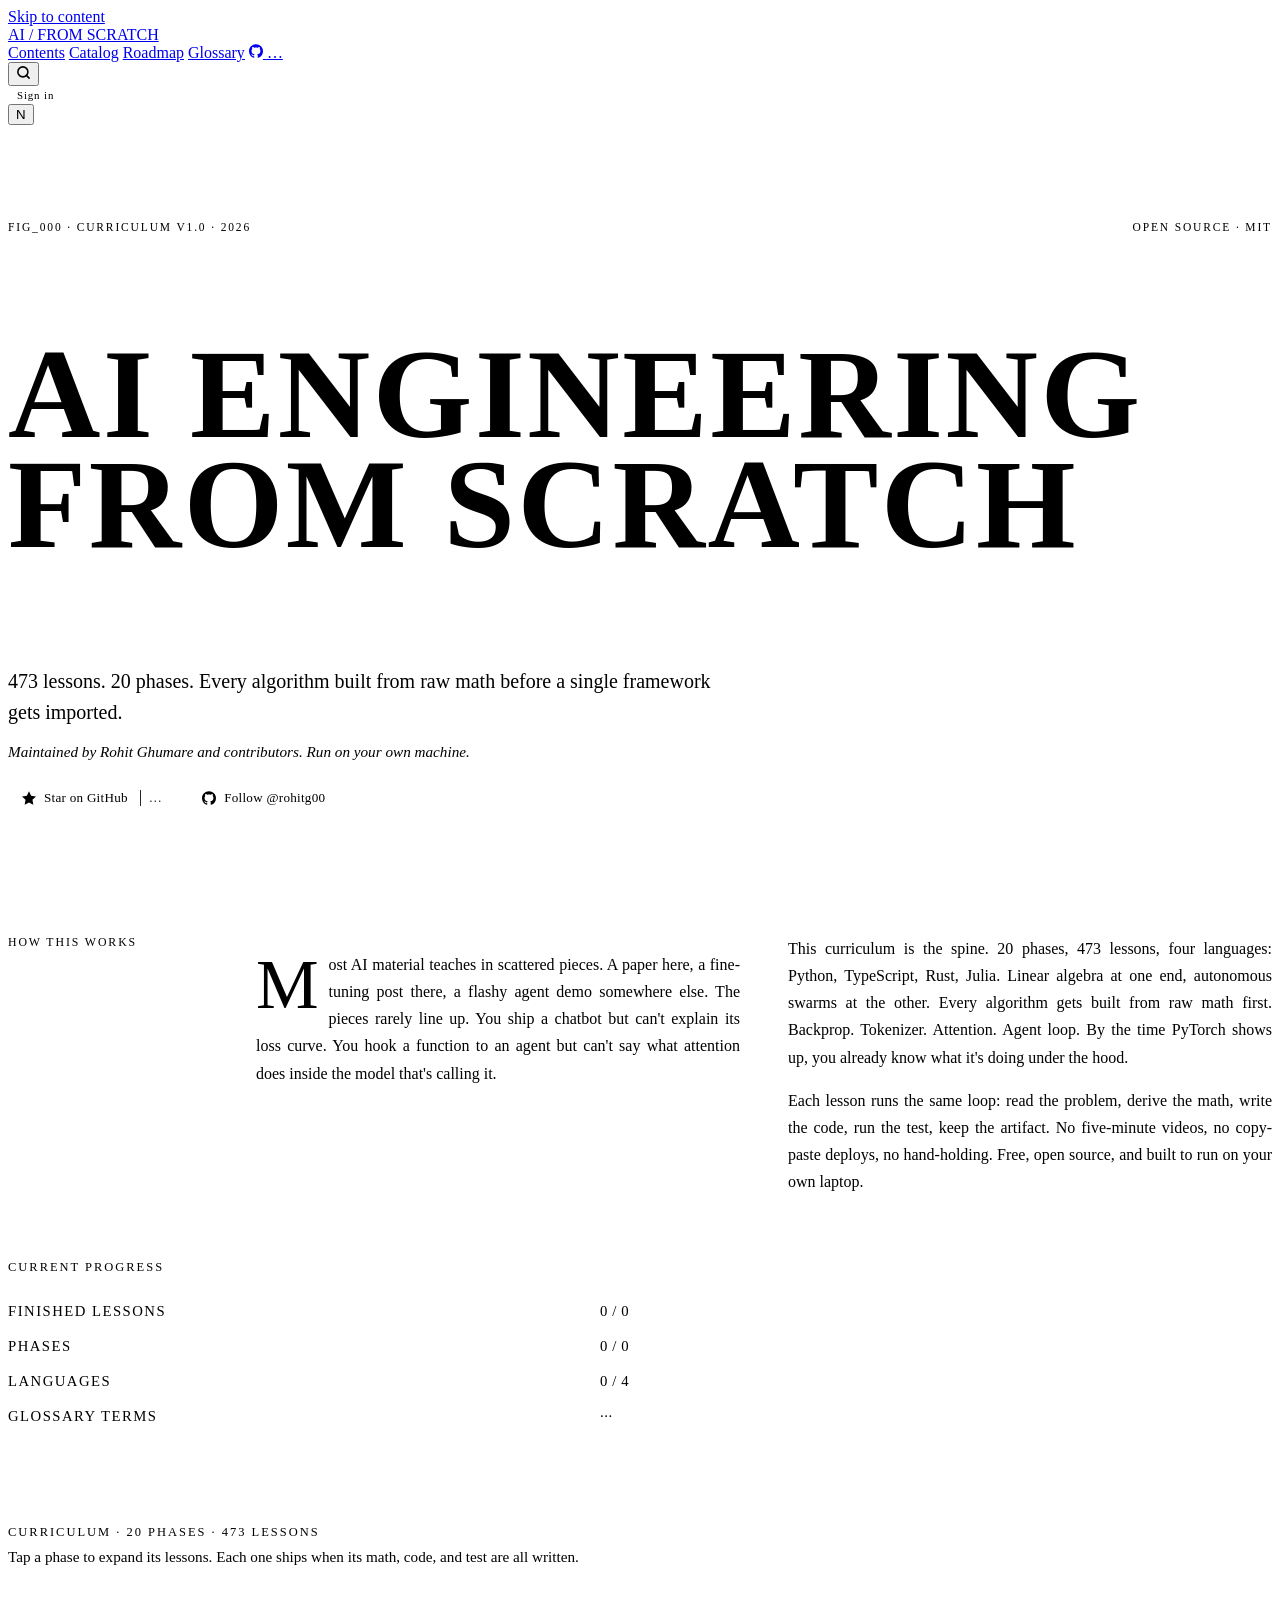
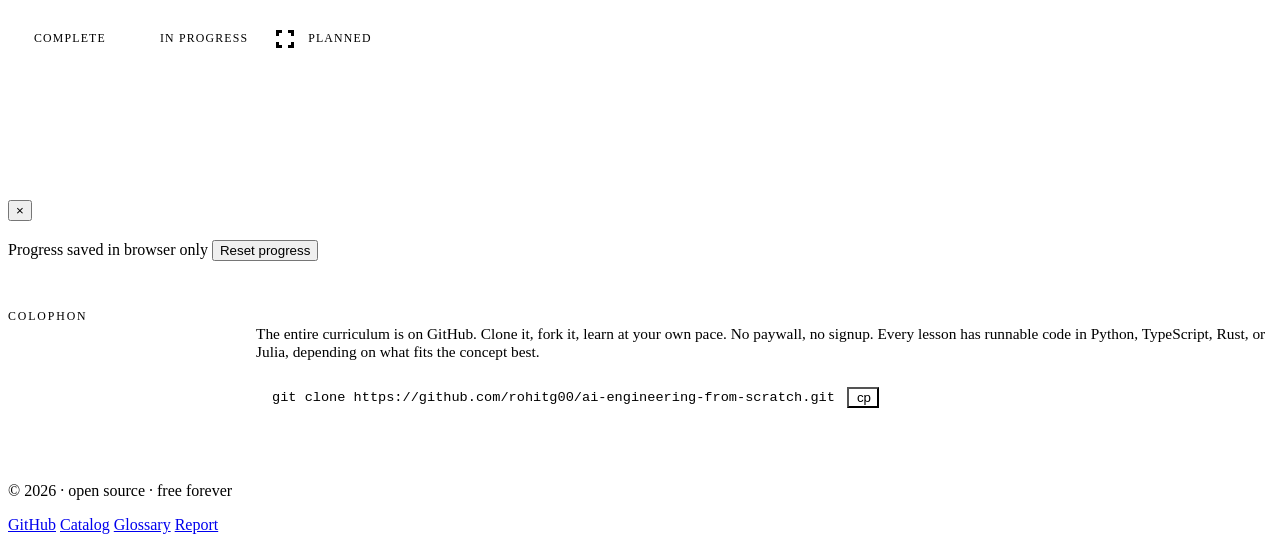
==== site/index.html @ 0ec4eea5 "feat(site): add Supabase auth and cloud progress sync Co-authored-by: Cursor <cursoragent@cursor.com" ====
<!DOCTYPE html>
<html lang="en" data-theme="light">
<head>
  <meta charset="UTF-8">
  <meta name="viewport" content="width=device-width, initial-scale=1.0">
  <title>AI Engineering from Scratch</title>
  <link rel="icon" href="data:image/svg+xml,<svg xmlns='http://www.w3.org/2000/svg' viewBox='0 0 32 32'><rect width='32' height='32' fill='%23fafaf5'/><rect x='2' y='2' width='28' height='28' fill='none' stroke='%233553ff' stroke-width='1.2'/><text x='6' y='22' font-size='14' font-family='monospace' fill='%233553ff'>AI</text></svg>">
  <meta name="description" content="473 lessons. 20 phases. Build the math, the model, the trainer, the tokenizer, and the agent loop. Once, by hand.">
  <meta property="og:title" content="AI Engineering from Scratch">
  <meta property="og:description" content="473 lessons. 20 phases. Write the backprop, the tokenizer, the attention mechanism, and the agent loop by hand before any framework gets imported. Python, TypeScript, Rust, Julia.">
  <meta property="og:image" content="https://aiengineeringfromscratch.com/og-image.png?v=3">
  <meta property="og:url" content="https://aiengineeringfromscratch.com">
  <meta property="og:type" content="website">
  <meta name="twitter:card" content="summary_large_image">
  <meta name="twitter:title" content="AI Engineering from Scratch">
  <meta name="twitter:description" content="473 lessons. 20 phases. Write the backprop, the tokenizer, the attention mechanism, and the agent loop by hand.">
  <meta name="twitter:image" content="https://aiengineeringfromscratch.com/og-image.png?v=3">
  <link rel="preconnect" href="https://fonts.googleapis.com">
  <link rel="preconnect" href="https://fonts.gstatic.com" crossorigin>
  <link href="https://fonts.googleapis.com/css2?family=VT323&family=Source+Serif+4:ital,opsz,wght@0,8..60,400..700;1,8..60,400..700&family=JetBrains+Mono:wght@400;500;700&display=swap" rel="stylesheet">
  <link rel="stylesheet" href="style.css?v=20260525a">
  <style>
    .auth-toggle {
      display: flex;
      align-items: center;
      gap: 5px;
      background: none;
      border: 1px solid var(--rule-soft);
      border-radius: 4px;
      padding: 3px 9px;
      font-family: var(--font-mono);
      font-size: 0.68rem;
      letter-spacing: 0.08em;
      cursor: pointer;
      color: var(--ink-mute);
      white-space: nowrap;
      transition: color 0.15s, border-color 0.15s;
    }
    .auth-toggle:hover {
      color: var(--ink);
      border-color: var(--ink-mute);
    }
    .auth-toggle[data-signed-in] {
      border-color: var(--blueprint);
      color: var(--blueprint);
    }

    .manual-masthead {
      padding: 96px 0 24px;
      border-bottom: 1px solid var(--rule-soft);
    }

    .manual-meta-row {
      display: flex;
      justify-content: space-between;
      align-items: baseline;
      gap: 16px;
      flex-wrap: wrap;
      margin-bottom: 32px;
      font-family: var(--font-mono);
      font-size: 0.72rem;
      letter-spacing: 0.16em;
      text-transform: uppercase;
      color: var(--ink-mute);
    }

    .manual-meta-row .right {
      color: var(--blueprint);
    }

    .manual-title {
      display: block;
      font-family: var(--font-display);
      font-size: clamp(3.2rem, 11vw, 8rem);
      line-height: 0.86;
      letter-spacing: 0.02em;
      text-transform: uppercase;
      color: var(--blueprint);
    }

    .manual-tagline {
      max-width: 720px;
      margin: 28px 0 8px;
      font-family: var(--font-body);
      font-size: clamp(1.05rem, 1.7vw, 1.25rem);
      line-height: 1.55;
      color: var(--ink);
    }

    .manual-attribution {
      font-family: var(--font-body);
      font-size: 0.95rem;
      color: var(--ink-soft);
      font-style: italic;
    }

    .masthead-cta {
      display: flex;
      gap: 12px;
      flex-wrap: wrap;
      margin-top: 20px;
    }

    .masthead-btn {
      display: inline-flex;
      align-items: center;
      gap: 8px;
      padding: 9px 14px;
      border: 1px solid var(--ink);
      background: var(--bg);
      color: var(--ink);
      text-decoration: none;
      font-family: var(--font-mono);
      font-size: 0.82rem;
      letter-spacing: 0.02em;
      transition: background 0.15s, color 0.15s, border-color 0.15s;
    }

    .masthead-btn:hover,
    .masthead-btn:focus-visible {
      background: var(--ink);
      color: var(--bg);
    }

    .masthead-btn--primary {
      border-color: var(--blueprint);
      color: var(--blueprint);
    }

    .masthead-btn--primary:hover,
    .masthead-btn--primary:focus-visible {
      background: var(--blueprint);
      color: var(--bg);
    }

    .masthead-btn-count {
      padding-left: 8px;
      margin-left: 4px;
      border-left: 1px solid currentColor;
      opacity: 0.85;
      font-variant-numeric: tabular-nums;
    }

    @media (max-width: 480px) {
      .masthead-btn { font-size: 0.78rem; padding: 8px 12px; }
    }


    .preface {
      padding: 48px 0 32px;
      border-bottom: 1px solid var(--rule-soft);
    }

    .preface-grid {
      display: grid;
      grid-template-columns: 200px 1fr;
      gap: 48px;
    }

    .preface-eyebrow {
      font-family: var(--font-mono);
      font-size: 0.74rem;
      letter-spacing: 0.16em;
      text-transform: uppercase;
      color: var(--blueprint);
    }

    .preface-body {
      column-count: 2;
      column-gap: 48px;
      column-rule: 1px solid var(--rule-soft);
      font-family: var(--font-body);
      font-size: 1rem;
      line-height: 1.7;
      text-align: justify;
      hyphens: auto;
    }

    .preface-body p {
      margin-bottom: 1em;
      break-inside: avoid-column;
    }

    .preface-body p:first-of-type::first-letter {
      font-family: var(--font-display);
      float: left;
      font-size: 4.4rem;
      line-height: 0.85;
      padding: 0.06em 0.14em 0 0;
      color: var(--blueprint);
    }

    .figure-demo {
      padding: 24px 0 0;
      border-bottom: 1px solid var(--rule-soft);
    }

    .figure-demo-eyebrow {
      font-family: var(--font-mono);
      font-size: 0.74rem;
      letter-spacing: 0.16em;
      text-transform: uppercase;
      color: var(--blueprint);
      margin-bottom: 6px;
    }

    .figure-demo-caption {
      max-width: 640px;
      font-family: var(--font-body);
      font-size: 0.96rem;
      line-height: 1.5;
      color: var(--ink-soft);
      margin-bottom: 0;
    }

    .figure-demo-svg {
      width: 100%;
      max-width: 760px;
      margin: 0 auto;
    }

    .figure-demo-svg svg {
      width: 100%;
      height: auto;
      display: block;
    }

    @media (max-width: 768px) {
      .figure-demo { padding: 16px 0 0; }
    }

    .stat-block {
      padding: 32px 0 40px;
      border-bottom: 1px solid var(--rule-soft);
    }

    .stat-block-title {
      font-family: var(--font-mono);
      font-size: 0.78rem;
      letter-spacing: 0.16em;
      text-transform: uppercase;
      color: var(--blueprint);
      margin-bottom: 24px;
    }

    .stat-rows {
      display: grid;
      grid-template-columns: 1fr;
      gap: 10px;
      max-width: 760px;
      font-family: var(--font-mono);
      font-size: 0.92rem;
    }

    .stat-row {
      display: grid;
      grid-template-columns: 200px minmax(0, 360px) 110px;
      align-items: center;
      gap: 16px;
      padding: 4px 0;
    }

    .stat-row-label {
      letter-spacing: 0.1em;
      text-transform: uppercase;
      color: var(--ink-soft);
    }

    .stat-row-bar {
      position: relative;
      height: 14px;
      background: var(--rule-soft);
      overflow: hidden;
      font-size: 0;
      line-height: 0;
      text-indent: -9999px;
    }

    .stat-row-bar::before {
      content: "";
      position: absolute;
      inset: 0;
      width: var(--bar-pct, 0%);
      background: var(--blueprint);
      transition: width 0.6s ease;
    }

    .stat-row-value {
      text-align: left;
      font-variant-numeric: tabular-nums;
      color: var(--ink);
      letter-spacing: 0.04em;
      white-space: nowrap;
    }

    .toc {
      padding: 56px 0 80px;
      border-bottom: 1px solid var(--rule-soft);
    }

    .toc-title {
      font-family: var(--font-mono);
      font-size: 0.78rem;
      letter-spacing: 0.16em;
      text-transform: uppercase;
      color: var(--blueprint);
      margin-bottom: 8px;
    }

    .toc-subtitle {
      font-family: var(--font-body);
      font-size: 0.95rem;
      color: var(--ink-soft);
      margin-bottom: 32px;
    }

    .toc-list {
      display: flex;
      flex-direction: column;
      gap: 0;
      border-top: 1px solid var(--rule-soft);
    }

    .toc-row {
      display: grid;
      grid-template-columns: 56px 1fr auto auto;
      align-items: baseline;
      padding: 14px 0;
      gap: 16px;
      border-bottom: 1px solid var(--rule-soft);
      cursor: pointer;
      transition: background 0.15s;
    }

    .toc-row:hover {
      background: var(--blueprint-tint);
    }

    .toc-num {
      font-family: var(--font-mono);
      font-size: 0.78rem;
      letter-spacing: 0.1em;
      color: var(--blueprint);
    }

    .toc-name {
      font-family: var(--font-display);
      font-size: 1.4rem;
      text-transform: uppercase;
      letter-spacing: 0.02em;
      color: var(--ink);
      line-height: 1.05;
    }

    .toc-leader {
      flex: 1;
      border-bottom: 1px dotted var(--rule-soft);
      margin: 0 12px;
      transform: translateY(-4px);
    }

    .toc-meta {
      font-family: var(--font-mono);
      font-size: 0.74rem;
      letter-spacing: 0.08em;
      color: var(--ink-mute);
      font-variant-numeric: tabular-nums;
      min-width: 80px;
      text-align: right;
    }

    .toc-status {
      width: 12px;
      height: 12px;
      border: 1px solid var(--ink);
      flex-shrink: 0;
      margin-right: 6px;
      display: inline-block;
      vertical-align: middle;
    }

    .toc-status.complete {
      background: var(--blueprint);
      border-color: var(--blueprint);
    }

    .toc-status.in-progress {
      background: linear-gradient(135deg, var(--blueprint) 0%, var(--blueprint) 50%, transparent 50%, transparent 100%);
      border-color: var(--blueprint);
    }

    .toc-status.planned {
      background: transparent;
      border-style: dashed;
      border-color: var(--ink-mute);
    }

    .legend {
      padding: 32px 0 72px;
      display: flex;
      gap: 28px;
      flex-wrap: wrap;
      align-items: center;
      font-family: var(--font-mono);
      font-size: 0.74rem;
      letter-spacing: 0.1em;
      text-transform: uppercase;
      color: var(--ink-soft);
    }

    .legend-item {
      display: flex;
      align-items: center;
      gap: 8px;
    }

    .colophon {
      padding: 48px 0;
      border-top: 1px solid var(--rule-soft);
    }

    .colophon-grid {
      display: grid;
      grid-template-columns: 200px minmax(0, 1fr);
      gap: 48px;
      font-family: var(--font-body);
      font-size: 0.96rem;
      color: var(--ink-soft);
    }

    .colophon-grid > div {
      min-width: 0;
    }

    .colophon-eyebrow {
      font-family: var(--font-mono);
      font-size: 0.74rem;
      letter-spacing: 0.16em;
      text-transform: uppercase;
      color: var(--blueprint);
    }

    .colophon-cmd {
      display: flex;
      align-items: center;
      gap: 12px;
      margin-top: 16px;
      padding: 10px 16px;
      background: var(--code-bg);
      border: 1px solid var(--rule-soft);
      font-family: var(--font-mono);
      font-size: 0.85rem;
      color: var(--blueprint);
      max-width: 100%;
      overflow-x: auto;
      -webkit-overflow-scrolling: touch;
    }

    .colophon-cmd code {
      white-space: nowrap;
    }

    .colophon-cmd .copy-btn {
      flex-shrink: 0;
      position: sticky;
      right: 0;
      background: var(--code-bg);
      padding-left: 8px;
    }

    @media (max-width: 900px) {
      .manual-masthead { padding: 80px 0 16px; }
      .preface { padding: 32px 0; }
      .stat-block { padding: 32px 0; }
      .toc { padding: 32px 0 40px; }
      .colophon { padding: 32px 0; }

      .manual-meta-row { margin-bottom: 20px; }
      .manual-tagline { margin: 20px 0 6px; font-size: 1rem; }
      .manual-attribution { font-size: 0.9rem; }

      .preface-grid,
      .colophon-grid {
        grid-template-columns: 1fr;
        gap: 12px;
      }

      .preface-body {
        column-count: 1;
        font-size: 0.98rem;
        line-height: 1.65;
      }

      .preface-body p:first-of-type::first-letter {
        font-size: 3.2rem;
      }

      .stat-rows { gap: 8px; }
      .stat-row {
        grid-template-columns: 160px minmax(0, 1fr) 92px;
        gap: 12px;
        font-size: 0.82rem;
      }
      .stat-block-title,
      .toc-title { margin-bottom: 16px; }
      .toc-subtitle { margin-bottom: 20px; }

      .toc-row {
        grid-template-columns: 36px 1fr auto;
        padding: 11px 0;
      }

      .toc-row .toc-meta + .toc-meta {
        display: none;
      }

      .toc-leader {
        display: none;
      }

      .toc-name {
        font-size: 1.1rem;
      }

      .colophon-cmd {
        max-width: 100%;
        overflow-x: auto;
        -webkit-overflow-scrolling: touch;
      }
    }

    @media (max-width: 480px) {
      .manual-masthead { padding: 72px 0 12px; }
      .preface { padding: 24px 0; }
      .stat-block { padding: 24px 0; }
      .toc { padding: 24px 0 32px; }
      .colophon { padding: 24px 0; }

      .manual-title {
        font-size: clamp(2.4rem, 14vw, 3.6rem);
        line-height: 0.92;
      }

      .manual-meta-row {
        font-size: 0.6rem;
        letter-spacing: 0.12em;
        margin-bottom: 16px;
        gap: 8px;
      }

      .manual-tagline {
        font-size: 0.96rem;
        margin: 16px 0 4px;
      }

      .ascii-rule {
        margin: 16px 0;
      }

      .preface-eyebrow,
      .stat-block-title,
      .toc-title,
      .colophon-eyebrow { font-size: 0.7rem; }

      .preface-body {
        font-size: 0.94rem;
        line-height: 1.6;
        text-align: left;
      }

      .preface-body p:first-of-type::first-letter {
        font-size: 2.8rem;
        padding: 0.04em 0.1em 0 0;
      }

      .stat-row {
        grid-template-columns: 1fr;
        gap: 2px;
        padding: 6px 0;
      }

      .stat-row-bar {
        order: 3;
      }

      .stat-row-value {
        order: 2;
        text-align: left;
      }

      .toc-row {
        grid-template-columns: 30px 1fr auto;
        gap: 8px;
        padding: 10px 0;
      }

      .toc-name {
        font-size: 0.96rem;
        white-space: normal;
      }

      .toc-num {
        font-size: 0.7rem;
      }
    }


    /* Figure card (makingsoftware aesthetic) */
    .figure-card {
      border: 1px solid var(--rule-soft);
      background: var(--bg);
      padding: 0;
      margin: 24px 0 36px;
      background-image: radial-gradient(circle at 4px 4px, rgba(0,0,0,0.05) 1px, transparent 1.5px);
      background-size: 16px 16px;
    }
    .figure-head {
      display: flex;
      justify-content: space-between;
      gap: 16px;
      padding: 14px 24px;
      border-bottom: 1px solid var(--rule-soft);
      font-family: var(--font-mono);
      font-size: 0.72rem;
      letter-spacing: 0.14em;
      text-transform: uppercase;
    }
    .figure-head .left { color: var(--blueprint); }
    .figure-head .right { color: var(--ink-mute); }
    .figure-body {
      padding: 32px 24px;
      overflow-x: auto;
    }
    .figure-body svg { display: block; width: 100%; height: auto; max-width: 1100px; margin: 0 auto; color: var(--blueprint); }
    .figure-foot {
      padding: 14px 24px;
      border-top: 1px solid var(--rule-soft);
      font-family: var(--font-body);
      font-size: 0.96rem;
      color: var(--ink-soft);
      line-height: 1.5;
    }
  </style>
</head>
<body>

  <a href="#main" class="skip-link">Skip to content</a>

  <header class="site-header">
    <div class="header-inner">
      <a href="index.html" class="logo">
        <span class="logo-icon" aria-hidden="true"></span> AI / FROM SCRATCH
      </a>
      <nav class="header-nav">
        <a href="#contents">Contents</a>
        <a href="catalog.html">Catalog</a>
        <a href="prereqs.html">Roadmap</a>
        <a href="glossary.html">Glossary</a>
        <a href="https://github.com/rohitg00/ai-engineering-from-scratch" target="_blank" rel="noopener" class="header-github">
          <svg width="14" height="14" viewBox="0 0 24 24" fill="currentColor" aria-hidden="true"><path d="M12 .297c-6.63 0-12 5.373-12 12 0 5.303 3.438 9.8 8.205 11.385.6.113.82-.258.82-.577 0-.285-.01-1.04-.015-2.04-3.338.724-4.042-1.61-4.042-1.61C4.422 18.07 3.633 17.7 3.633 17.7c-1.087-.744.084-.729.084-.729 1.205.084 1.838 1.236 1.838 1.236 1.07 1.835 2.809 1.305 3.495.998.108-.776.417-1.305.76-1.605-2.665-.3-5.466-1.332-5.466-5.93 0-1.31.465-2.38 1.235-3.22-.135-.303-.54-1.523.105-3.176 0 0 1.005-.322 3.3 1.23.96-.267 1.98-.4 3-.405 1.02.005 2.04.138 3 .405 2.28-1.552 3.285-1.23 3.285-1.23.645 1.653.24 2.873.12 3.176.765.84 1.23 1.91 1.23 3.22 0 4.61-2.805 5.625-5.475 5.92.42.36.81 1.096.81 2.22 0 1.606-.015 2.896-.015 3.286 0 .315.21.69.825.57C20.565 22.092 24 17.592 24 12.297c0-6.627-5.373-12-12-12"/></svg>
          <span class="star-count" data-loading="true" aria-label="GitHub stars">…</span>
        </a>
      </nav>
      <button class="search-toggle" type="button" data-cmd-palette
        aria-label="Search (⌘K)" title="Search (⌘K)">
        <svg width="15" height="15" viewBox="0 0 24 24" fill="none"
          stroke="currentColor" stroke-width="2.5"
          stroke-linecap="round" stroke-linejoin="round" aria-hidden="true">
          <circle cx="11" cy="11" r="8"/>
          <line x1="21" y1="21" x2="16.65" y2="16.65"/>
        </svg>
      </button>
      <button class="auth-toggle" id="authToggle" type="button" title="Sign in with GitHub" aria-label="Sign in with GitHub">
        <img id="authAvatar" src="" alt="" width="16" height="16" style="display:none;border-radius:50%;vertical-align:middle;">
        <span id="authLabel">Sign in</span>
      </button>
      <button class="theme-toggle" id="themeToggle" aria-label="Toggle theme" type="button">
        <span class="theme-icon" id="themeIcon">N</span>
      </button>
    </div>
  </header>

  <main id="main">

    <section class="manual-masthead container">
      <div class="manual-meta-row">
        <span>FIG_000 &middot; curriculum v1.0 · 2026</span>
        <span class="right">open source · MIT</span>
      </div>
      <h1 class="manual-title">AI Engineering<br>from Scratch</h1>
      <p class="manual-tagline reveal">473 lessons. 20 phases. Every algorithm built from raw math before a single framework gets imported.</p>
      <p class="manual-attribution reveal" style="--stagger-delay: 80ms;">Maintained by Rohit Ghumare and contributors. Run on your own machine.</p>
      <div class="masthead-cta reveal" style="--stagger-delay: 140ms;">
        <a class="masthead-btn masthead-btn--primary" href="https://github.com/rohitg00/ai-engineering-from-scratch" target="_blank" rel="noopener" aria-label="Star ai-engineering-from-scratch on GitHub">
          <svg width="14" height="14" viewBox="0 0 24 24" fill="currentColor" aria-hidden="true"><path d="M12 .587l3.668 7.568 8.332 1.151-6.064 5.828 1.48 8.279L12 19.896l-7.416 3.517 1.48-8.279L0 9.306l8.332-1.151z"/></svg>
          <span>Star on GitHub</span>
          <span class="masthead-btn-count" data-gh-stars="rohitg00/ai-engineering-from-scratch" data-loading="true">…</span>
        </a>
        <a class="masthead-btn" href="https://github.com/rohitg00" target="_blank" rel="noopener" aria-label="Follow Rohit Ghumare on GitHub">
          <svg width="14" height="14" viewBox="0 0 24 24" fill="currentColor" aria-hidden="true"><path d="M12 .297c-6.63 0-12 5.373-12 12 0 5.303 3.438 9.8 8.205 11.385.6.113.82-.258.82-.577 0-.285-.01-1.04-.015-2.04-3.338.724-4.042-1.61-4.042-1.61C4.422 18.07 3.633 17.7 3.633 17.7c-1.087-.744.084-.729.084-.729 1.205.084 1.838 1.236 1.838 1.236 1.07 1.835 2.809 1.305 3.495.998.108-.776.417-1.305.76-1.605-2.665-.3-5.466-1.332-5.466-5.93 0-1.31.465-2.38 1.235-3.22-.135-.303-.54-1.523.105-3.176 0 0 1.005-.322 3.3 1.23.96-.267 1.98-.4 3-.405 1.02.005 2.04.138 3 .405 2.28-1.552 3.285-1.23 3.285-1.23.645 1.653.24 2.873.12 3.176.765.84 1.23 1.91 1.23 3.22 0 4.61-2.805 5.625-5.475 5.92.42.36.81 1.096.81 2.22 0 1.606-.015 2.896-.015 3.286 0 .315.21.69.825.57C20.565 22.092 24 17.592 24 12.297c0-6.627-5.373-12-12-12"/></svg>
          <span>Follow @rohitg00</span>
        </a>
      </div>
      <div class="ascii-rule" style="margin-top:48px;"></div>
    </section>

    <section class="preface container">
      <div class="preface-grid">
        <div class="preface-eyebrow reveal reveal--left">How this works</div>
        <div class="preface-body reveal" style="--stagger-delay: 120ms;">
          <p>Most AI material teaches in scattered pieces. A paper here, a fine-tuning post there, a flashy agent demo somewhere else. The pieces rarely line up. You ship a chatbot but can't explain its loss curve. You hook a function to an agent but can't say what attention does inside the model that's calling it.</p>
          <p>This curriculum is the spine. 20 phases, 473 lessons, four languages: Python, TypeScript, Rust, Julia. Linear algebra at one end, autonomous swarms at the other. Every algorithm gets built from raw math first. Backprop. Tokenizer. Attention. Agent loop. By the time PyTorch shows up, you already know what it's doing under the hood.</p>
          <p>Each lesson runs the same loop: read the problem, derive the math, write the code, run the test, keep the artifact. No five-minute videos, no copy-paste deploys, no hand-holding. Free, open source, and built to run on your own laptop.</p>
        </div>
      </div>
    </section>


    <section class="stat-block container">
      <div class="stat-block-title reveal reveal--left">Current Progress</div>
      <div class="stat-rows reveal" style="--stagger-delay: 100ms;" id="statRows">
        <div class="stat-row">
          <span class="stat-row-label">Finished Lessons</span>
          <span class="stat-row-bar" data-bar="complete" style="--bar-pct:0%;" aria-hidden="true">bar</span>
          <span class="stat-row-value" data-stat="complete-frac">0 / 0</span>
        </div>
        <div class="stat-row">
          <span class="stat-row-label">Phases</span>
          <span class="stat-row-bar" data-bar="phases" style="--bar-pct:0%;" aria-hidden="true">bar</span>
          <span class="stat-row-value" data-stat="phases-frac">0 / 0</span>
        </div>
        <div class="stat-row">
          <span class="stat-row-label">Languages</span>
          <span class="stat-row-bar" data-bar="languages" style="--bar-pct:0%;" aria-hidden="true">bar</span>
          <span class="stat-row-value" data-stat="languages-frac">0 / 4</span>
        </div>
        <div class="stat-row">
          <span class="stat-row-label">Glossary Terms</span>
          <span class="stat-row-bar" data-bar="glossary" style="--bar-pct:100%;" aria-hidden="true">bar</span>
          <span class="stat-row-value" data-stat="glossary-count">···</span>
        </div>
      </div>
    </section>

    <section class="toc container" id="contents">
      <div class="toc-title reveal reveal--left">Curriculum · 20 phases · 473 lessons</div>
      <div class="toc-subtitle reveal" style="--stagger-delay: 80ms;">Tap a phase to expand its lessons. Each one ships when its math, code, and test are all written.</div>
      <div class="toc-list" id="phasesGrid"></div>
      <div class="legend">
        <span class="legend-item"><span class="toc-status complete"></span> Complete</span>
        <span class="legend-item"><span class="toc-status in-progress"></span> In progress</span>
        <span class="legend-item"><span class="toc-status planned"></span> Planned</span>
      </div>
    </section>

    <div class="modal-overlay" id="modalOverlay">
      <div class="modal" id="modal">
        <button class="modal-close" id="modalClose" type="button">×</button>
        <div class="modal-header">
          <span class="modal-phase-num" id="modalPhaseNum"></span>
          <h2 class="modal-title" id="modalTitle"></h2>
          <p class="modal-desc" id="modalDesc"></p>
          <div class="modal-progress" id="modalProgress" style="display:none;"></div>
          <div class="modal-progress-bar" id="modalProgressBar" style="display:none;"><div class="modal-progress-bar-fill" id="modalProgressBarFill"></div></div>
        </div>
        <div class="modal-lessons" id="modalLessons"></div>
        <div class="modal-footer">
          <span class="modal-footer-note">Progress saved in browser only</span>
          <button class="modal-reset" id="modalReset" type="button">Reset progress</button>
        </div>
      </div>
    </div>


    <section class="colophon container">
      <div class="colophon-grid">
        <div class="colophon-eyebrow reveal reveal--left">Colophon</div>
        <div class="reveal" style="--stagger-delay: 80ms;">
          <p>The entire curriculum is on GitHub. Clone it, fork it, learn at your own pace. No paywall, no signup. Every lesson has runnable code in Python, TypeScript, Rust, or Julia, depending on what fits the concept best.</p>
          <div class="colophon-cmd">
            <code id="cloneCmd">git clone https://github.com/rohitg00/ai-engineering-from-scratch.git</code>
            <button class="copy-btn" id="copyBtn" aria-label="Copy command" type="button">cp</button>
          </div>
        </div>
      </div>
    </section>

  </main>

  <footer class="site-footer">
    <div class="container footer-inner">
      <p>© 2026 · open source · free forever</p>
      <div class="footer-links">
        <a href="https://github.com/rohitg00/ai-engineering-from-scratch" target="_blank" rel="noopener">GitHub</a>
        <a href="catalog.html">Catalog</a>
        <a href="glossary.html">Glossary</a>
        <a href="https://github.com/rohitg00/ai-engineering-from-scratch/issues/new/choose" target="_blank" rel="noopener">Report</a>
      </div>
    </div>
  </footer>

  <script src="https://cdn.jsdelivr.net/npm/@supabase/supabase-js@2/dist/umd/supabase.min.js"></script>
  <script src="data.js?v=20260525a"></script>
  <script src="progress.js?v=20260525a"></script>
  <script src="auth.js?v=20260525a"></script>
  <script src="header.js?v=20260525a" defer></script>
  <script src="cmdpalette.js?v=20260525a" defer></script>
  <script src="app.js?v=20260525a"></script>
  <script defer src="https://va.vercel-scripts.com/v1/script.js"></script>
</body>
</html>
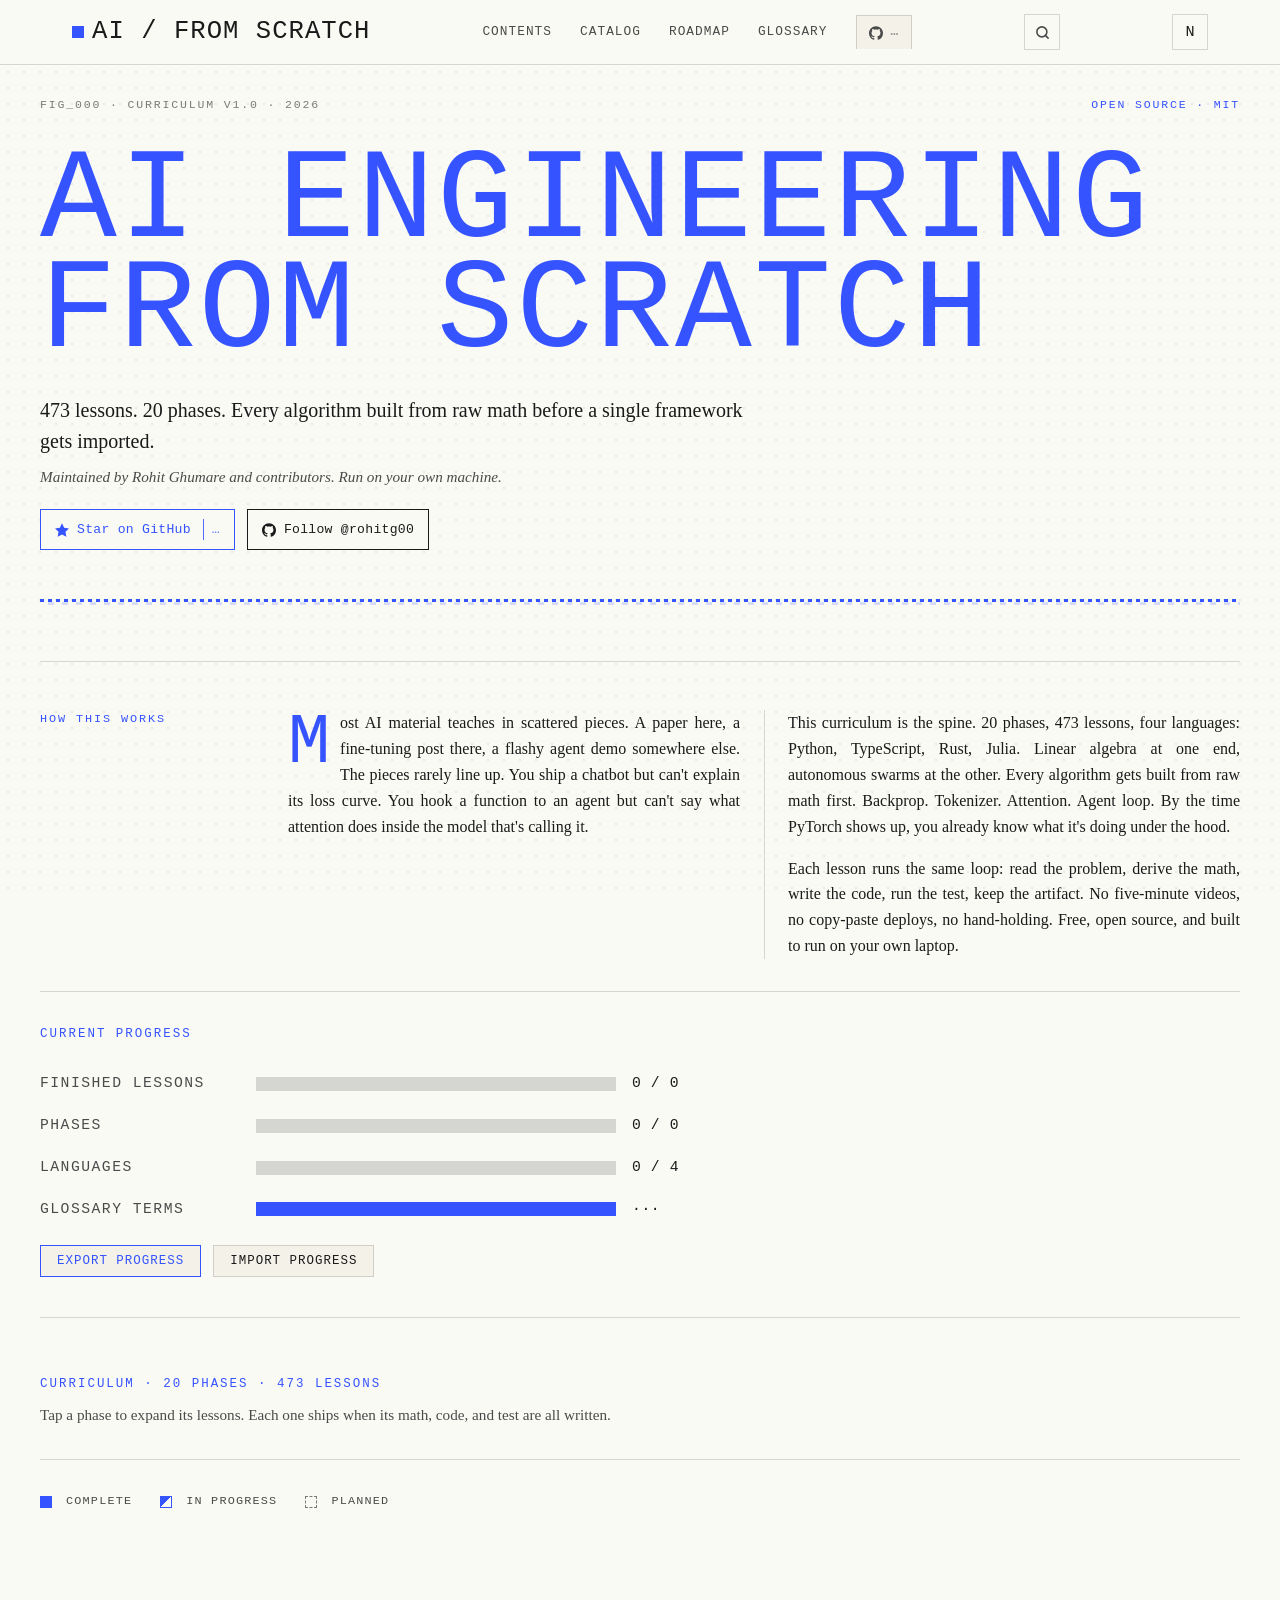
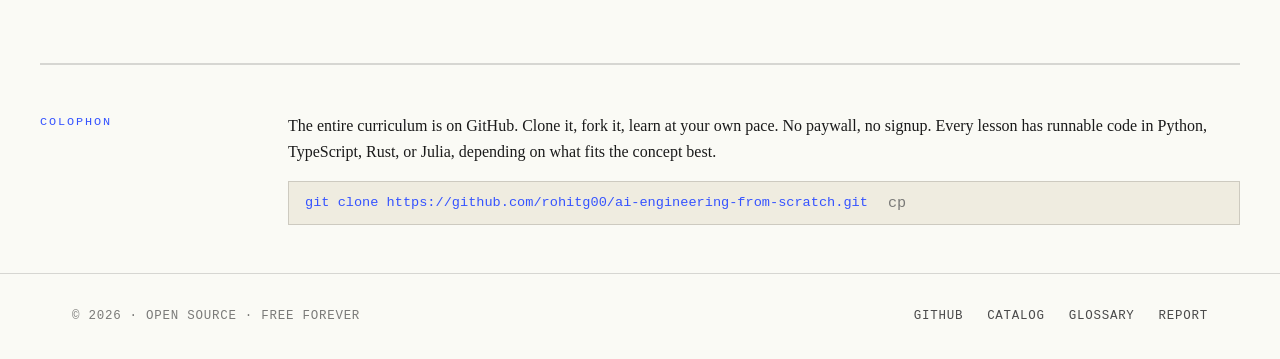
==== commit 5ad6eb8e: "feat: roll back Supabase sync, add export/import progress" ====
--- a/site/index.html
+++ b/site/index.html
@@ -20,31 +20,6 @@
   <link href="https://fonts.googleapis.com/css2?family=VT323&family=Source+Serif+4:ital,opsz,wght@0,8..60,400..700;1,8..60,400..700&family=JetBrains+Mono:wght@400;500;700&display=swap" rel="stylesheet">
   <link rel="stylesheet" href="style.css?v=20260525a">
   <style>
-    .auth-toggle {
-      display: flex;
-      align-items: center;
-      gap: 5px;
-      background: none;
-      border: 1px solid var(--rule-soft);
-      border-radius: 4px;
-      padding: 3px 9px;
-      font-family: var(--font-mono);
-      font-size: 0.68rem;
-      letter-spacing: 0.08em;
-      cursor: pointer;
-      color: var(--ink-mute);
-      white-space: nowrap;
-      transition: color 0.15s, border-color 0.15s;
-    }
-    .auth-toggle:hover {
-      color: var(--ink);
-      border-color: var(--ink-mute);
-    }
-    .auth-toggle[data-signed-in] {
-      border-color: var(--blueprint);
-      color: var(--blueprint);
-    }
-
     .manual-masthead {
       padding: 96px 0 24px;
       border-bottom: 1px solid var(--rule-soft);
@@ -670,10 +645,6 @@
           <line x1="21" y1="21" x2="16.65" y2="16.65"/>
         </svg>
       </button>
-      <button class="auth-toggle" id="authToggle" type="button" title="Sign in with GitHub" aria-label="Sign in with GitHub">
-        <img id="authAvatar" src="" alt="" width="16" height="16" style="display:none;border-radius:50%;vertical-align:middle;">
-        <span id="authLabel">Sign in</span>
-      </button>
       <button class="theme-toggle" id="themeToggle" aria-label="Toggle theme" type="button">
         <span class="theme-icon" id="themeIcon">N</span>
       </button>
@@ -740,6 +711,15 @@
           <span class="stat-row-value" data-stat="glossary-count">···</span>
         </div>
       </div>
+      <div class="progress-actions" style="margin-top:20px;display:flex;gap:12px;flex-wrap:wrap;">
+        <button class="progress-btn progress-btn--export" id="exportBtn" type="button" aria-label="Export progress to JSON file">
+          Export Progress
+        </button>
+        <button class="progress-btn progress-btn--import" id="importBtn" type="button" aria-label="Import progress from JSON file">
+          Import Progress
+        </button>
+        <input type="file" id="importFile" accept=".json" style="display:none;" aria-label="Select progress file">
+      </div>
     </section>
 
     <section class="toc container" id="contents">
@@ -799,10 +779,8 @@
     </div>
   </footer>
 
-  <script src="https://cdn.jsdelivr.net/npm/@supabase/supabase-js@2/dist/umd/supabase.min.js"></script>
   <script src="data.js?v=20260525a"></script>
   <script src="progress.js?v=20260525a"></script>
-  <script src="auth.js?v=20260525a"></script>
   <script src="header.js?v=20260525a" defer></script>
   <script src="cmdpalette.js?v=20260525a" defer></script>
   <script src="app.js?v=20260525a"></script>
--- a/site/style.css
+++ b/site/style.css
@@ -0,0 +1,1410 @@
+:root {
+  --font-display: 'VT323', ui-monospace, 'JetBrains Mono', monospace;
+  --font-body: 'Source Serif 4', 'Source Serif Pro', 'Iowan Old Style', Georgia, serif;
+  --font-mono: 'JetBrains Mono', ui-monospace, 'Consolas', monospace;
+  --font-heading: var(--font-display);
+
+  --bg: #fafaf5;
+  --bg-surface: #f3f1e8;
+  --bg-surface-hover: #ece9dc;
+  --ink: #1a1a1a;
+  --ink-soft: #4a4a4a;
+  --ink-mute: #7a7a78;
+  --rule: #1a1a1a;
+  --rule-soft: rgba(26, 26, 26, 0.16);
+  --paper-rule: rgba(26, 26, 26, 0.08);
+
+  --blueprint: #3553ff;
+  --blueprint-tint: rgba(53, 83, 255, 0.08);
+  --blueprint-tint-strong: rgba(53, 83, 255, 0.18);
+
+  --status-complete: #3553ff;
+  --status-in-progress: #4a4a4a;
+  --status-planned: #b8b6ad;
+  --warn: #b8870f;
+
+  --code-bg: #efece0;
+  --modal-bg: #fafaf5;
+  --overlay-bg: rgba(26, 26, 26, 0.55);
+  --header-bg: rgba(250, 250, 245, 0.94);
+
+  --header-offset: 92px;
+
+  --text: var(--ink);
+  --text-muted: var(--ink-soft);
+  --border: var(--rule-soft);
+  --accent: var(--blueprint);
+  --accent-hover: #2840d6;
+  --secondary: var(--blueprint);
+  --complete: var(--status-complete);
+  --planned: var(--status-planned);
+  --shadow-color: var(--ink);
+  --shadow-hard: 3px 3px 0 var(--ink);
+  --shadow-hard-lg: 5px 5px 0 var(--ink);
+  --dot-color: var(--paper-rule);
+}
+
+[data-theme="dark"] {
+  --bg: #0a0d1a;
+  --bg-surface: #131830;
+  --bg-surface-hover: #1b2244;
+  --ink: #e8e6dc;
+  --ink-soft: #a8a6a0;
+  --ink-mute: #7a7878;
+  --rule: #e8e6dc;
+  --rule-soft: rgba(232, 230, 220, 0.18);
+  --paper-rule: rgba(232, 230, 220, 0.08);
+
+  --blueprint: #6b8eff;
+  --blueprint-tint: rgba(107, 142, 255, 0.12);
+  --blueprint-tint-strong: rgba(107, 142, 255, 0.22);
+
+  --status-complete: #6b8eff;
+  --status-in-progress: #c8c6c0;
+  --status-planned: #4a4a48;
+  --warn: #d4a83d;
+
+  --code-bg: #131830;
+  --modal-bg: #0f1424;
+  --overlay-bg: rgba(10, 13, 26, 0.78);
+  --header-bg: rgba(10, 13, 26, 0.94);
+
+  --accent-hover: #8aa5ff;
+}
+
+*,
+*::before,
+*::after {
+  margin: 0;
+  padding: 0;
+  box-sizing: border-box;
+}
+
+html {
+  scroll-behavior: smooth;
+  scroll-padding-top: 96px;
+}
+
+body {
+  font-family: var(--font-body);
+  font-size: 18px;
+  line-height: 1.62;
+  color: var(--ink);
+  background-color: var(--bg);
+  background-image: radial-gradient(var(--paper-rule) 1px, transparent 1px);
+  background-size: 16px 16px;
+  background-attachment: fixed;
+  -webkit-font-smoothing: antialiased;
+  text-rendering: optimizeLegibility;
+  hyphens: auto;
+  -webkit-hyphens: auto;
+  transition: background-color 0.2s, color 0.2s;
+}
+
+.skip-link {
+  position: absolute;
+  left: -9999px;
+  top: 0;
+  z-index: 9999;
+  background: var(--blueprint);
+  color: #fff;
+  padding: 12px 18px;
+  font-family: var(--font-mono);
+  font-size: 0.9rem;
+  text-decoration: none;
+  border-radius: 0;
+}
+
+.skip-link:focus,
+.skip-link:focus-visible {
+  left: 16px;
+  top: 16px;
+  outline: 2px solid var(--ink);
+  outline-offset: 2px;
+}
+
+.container {
+  max-width: 1200px;
+  margin: 0 auto;
+  padding: 0 32px;
+}
+
+h1, h2, h3, h4 {
+  font-family: var(--font-display);
+  font-weight: 400;
+  line-height: 1;
+  letter-spacing: 0.02em;
+  text-transform: uppercase;
+  color: var(--blueprint);
+}
+
+h1 { font-size: clamp(2.4rem, 6vw, 4.4rem); }
+h2 { font-size: clamp(1.8rem, 4vw, 2.6rem); }
+h3 { font-size: clamp(1.2rem, 2.6vw, 1.6rem); }
+h4 { font-size: 1.1rem; }
+
+p {
+  font-family: var(--font-body);
+  font-size: 1rem;
+  line-height: 1.62;
+  color: var(--ink);
+}
+
+a {
+  color: var(--blueprint);
+  text-decoration: none;
+  border-bottom: 1px solid transparent;
+  transition: border-color 0.15s, color 0.15s;
+}
+
+a:hover {
+  border-bottom-color: var(--blueprint);
+}
+
+code, pre, kbd, samp {
+  font-family: var(--font-mono);
+}
+
+::selection {
+  background: var(--blueprint);
+  color: var(--bg);
+}
+
+.ascii-rule {
+  display: block;
+  width: 100%;
+  height: 6px;
+  margin: 32px 0;
+  background-image:
+    repeating-linear-gradient(
+      to right,
+      var(--blueprint) 0,
+      var(--blueprint) 4px,
+      transparent 4px,
+      transparent 8px
+    ),
+    repeating-linear-gradient(
+      to right,
+      transparent 0,
+      transparent 8px,
+      var(--blueprint-tint-strong) 8px,
+      var(--blueprint-tint-strong) 14px
+    );
+  background-size: 100% 3px, 100% 3px;
+  background-position: 0 0, 0 3px;
+  background-repeat: no-repeat;
+  user-select: none;
+}
+
+.label {
+  font-family: var(--font-mono);
+  font-size: 0.72rem;
+  font-weight: 500;
+  letter-spacing: 0.12em;
+  text-transform: uppercase;
+  color: var(--ink-soft);
+}
+
+.fig-label {
+  font-family: var(--font-mono);
+  font-size: 0.7rem;
+  font-weight: 500;
+  letter-spacing: 0.16em;
+  text-transform: uppercase;
+  color: var(--blueprint);
+}
+
+.dropcap > p:first-of-type::first-letter,
+p.dropcap::first-letter {
+  font-family: var(--font-display);
+  float: left;
+  font-size: 4.2rem;
+  line-height: 0.85;
+  padding: 0.08em 0.12em 0 0;
+  color: var(--blueprint);
+}
+
+.site-header {
+  position: fixed;
+  top: 0;
+  left: 0;
+  right: 0;
+  z-index: 100;
+  background: var(--header-bg);
+  backdrop-filter: blur(10px);
+  -webkit-backdrop-filter: blur(10px);
+  border-bottom: 1px solid var(--rule-soft);
+}
+
+.header-inner {
+  max-width: 1200px;
+  margin: 0 auto;
+  padding: 0 32px;
+  height: 64px;
+  display: flex;
+  align-items: center;
+  justify-content: space-between;
+}
+
+.logo {
+  font-family: var(--font-display);
+  font-size: 1.6rem;
+  text-transform: uppercase;
+  letter-spacing: 0.04em;
+  color: var(--ink);
+  border-bottom: none;
+  display: flex;
+  align-items: baseline;
+  gap: 8px;
+}
+
+.logo:hover {
+  color: var(--blueprint);
+  border-bottom: none;
+}
+
+.logo-icon {
+  display: inline-block;
+  width: 12px;
+  height: 12px;
+  background: var(--blueprint);
+}
+
+.header-nav {
+  display: flex;
+  gap: 28px;
+  align-items: center;
+}
+
+.header-nav a {
+  font-family: var(--font-mono);
+  font-size: 0.8rem;
+  font-weight: 500;
+  letter-spacing: 0.08em;
+  text-transform: uppercase;
+  color: var(--ink-soft);
+  border-bottom: none;
+}
+
+.header-nav a:hover {
+  color: var(--blueprint);
+  border-bottom: none;
+}
+
+.header-github {
+  display: inline-flex;
+  align-items: center;
+  gap: 8px;
+  padding: 6px 12px;
+  border: 1px solid var(--rule-soft);
+  background: var(--bg-surface);
+  font-family: var(--font-mono);
+  font-size: 0.78rem;
+  font-weight: 500;
+  letter-spacing: 0.06em;
+  color: var(--ink);
+  text-transform: uppercase;
+  transition: border-color 0.15s, color 0.15s;
+}
+
+.header-github:hover {
+  border-color: var(--blueprint);
+  color: var(--blueprint);
+  border-bottom: 1px solid var(--blueprint);
+}
+
+.header-github svg {
+  flex-shrink: 0;
+}
+
+.header-github .star-icon {
+  color: var(--blueprint);
+}
+
+.header-github .star-count {
+  font-variant-numeric: tabular-nums;
+  font-weight: 600;
+  color: var(--ink);
+  min-width: 1ch;
+}
+
+  .header-github .star-count[data-loading="true"] {
+    opacity: 0.4;
+  }
+
+  .theme-toggle {
+  background: transparent;
+  border: 1px solid var(--rule-soft);
+  width: 36px;
+  height: 36px;
+  cursor: pointer;
+  display: flex;
+  align-items: center;
+  justify-content: center;
+  font-family: var(--font-mono);
+  font-size: 0.95rem;
+  color: var(--ink);
+  transition: border-color 0.15s, color 0.15s;
+}
+
+.theme-toggle:hover {
+  border-color: var(--blueprint);
+  color: var(--blueprint);
+}
+
+.btn {
+  font-family: var(--font-mono);
+  font-size: 0.8rem;
+  font-weight: 500;
+  letter-spacing: 0.12em;
+  text-transform: uppercase;
+  padding: 10px 20px;
+  border: 1px solid var(--ink);
+  background: var(--bg);
+  color: var(--ink);
+  cursor: pointer;
+  display: inline-block;
+  text-align: center;
+  transition: background 0.15s, color 0.15s, border-color 0.15s;
+}
+
+.btn:hover {
+  background: var(--ink);
+  color: var(--bg);
+  border-bottom: 1px solid var(--ink);
+}
+
+.btn-primary {
+  background: var(--blueprint);
+  color: var(--bg);
+  border-color: var(--blueprint);
+}
+
+.btn-primary:hover {
+  background: var(--accent-hover);
+  color: var(--bg);
+  border-color: var(--accent-hover);
+  border-bottom: 1px solid var(--accent-hover);
+}
+
+.btn-secondary {
+  background: transparent;
+  color: var(--ink);
+  border-color: var(--ink);
+}
+
+.btn-secondary:hover {
+  background: var(--ink);
+  color: var(--bg);
+  border-bottom: 1px solid var(--ink);
+}
+
+.section {
+  padding: 80px 0;
+  border-top: 1px solid var(--rule-soft);
+}
+
+.section-title {
+  font-family: var(--font-display);
+  font-size: clamp(1.8rem, 4vw, 2.6rem);
+  text-align: left;
+  text-transform: uppercase;
+  color: var(--blueprint);
+  margin-bottom: 8px;
+}
+
+.section-subtitle {
+  font-family: var(--font-mono);
+  font-size: 0.85rem;
+  letter-spacing: 0.1em;
+  text-transform: uppercase;
+  color: var(--ink-mute);
+  margin-bottom: 40px;
+}
+
+.modal-overlay {
+  position: fixed;
+  inset: 0;
+  background: var(--overlay-bg);
+  z-index: 200;
+  display: flex;
+  align-items: center;
+  justify-content: center;
+  padding: 32px 16px;
+  opacity: 0;
+  pointer-events: none;
+  transition: opacity 0.2s;
+}
+
+.modal-overlay.open {
+  opacity: 1;
+  pointer-events: auto;
+}
+
+.modal {
+  position: relative;
+  background: var(--modal-bg);
+  border: 1px solid var(--ink);
+  width: 100%;
+  max-width: 760px;
+  max-height: 86vh;
+  overflow-y: auto;
+  padding: 36px 32px 28px;
+  transform: translateY(16px);
+  transition: transform 0.25s ease;
+}
+
+.modal-overlay.open .modal {
+  transform: translateY(0);
+}
+
+.modal-close {
+  position: absolute;
+  top: 12px;
+  right: 16px;
+  background: none;
+  border: none;
+  font-family: var(--font-mono);
+  font-size: 1.4rem;
+  color: var(--ink-mute);
+  cursor: pointer;
+  line-height: 1;
+}
+
+.modal-close:hover {
+  color: var(--blueprint);
+}
+
+.modal-header {
+  margin-bottom: 22px;
+  padding-bottom: 18px;
+  border-bottom: 1px solid var(--rule-soft);
+}
+
+.modal-phase-num {
+  display: block;
+  font-family: var(--font-mono);
+  font-size: 0.78rem;
+  font-weight: 500;
+  letter-spacing: 0.16em;
+  text-transform: uppercase;
+  color: var(--blueprint);
+  margin-bottom: 6px;
+}
+
+.modal-title {
+  font-family: var(--font-display);
+  font-size: 1.8rem;
+  text-transform: uppercase;
+  letter-spacing: 0.02em;
+  color: var(--ink);
+  margin: 0 0 8px;
+}
+
+.modal-desc {
+  color: var(--ink-soft);
+  font-size: 0.95rem;
+  line-height: 1.5;
+}
+
+.modal-progress {
+  margin-top: 14px;
+  padding: 6px 10px;
+  background: var(--blueprint-tint);
+  border: 1px solid var(--blueprint);
+  font-family: var(--font-mono);
+  font-size: 0.75rem;
+  letter-spacing: 0.08em;
+  text-transform: uppercase;
+  color: var(--blueprint);
+  display: inline-flex;
+  align-items: center;
+  gap: 8px;
+}
+
+.modal-progress-count {
+  font-weight: 600;
+  font-variant-numeric: tabular-nums;
+}
+
+.modal-progress-pct {
+  margin-left: auto;
+  padding: 2px 8px;
+  background: var(--blueprint);
+  color: var(--bg);
+  font-size: 0.7rem;
+  font-weight: 600;
+  font-variant-numeric: tabular-nums;
+}
+
+.modal-progress-bar {
+  margin-top: 10px;
+  height: 4px;
+  background: var(--rule-soft);
+  overflow: hidden;
+}
+
+.modal-progress-bar-fill {
+  height: 100%;
+  background: var(--blueprint);
+  transition: width 0.4s ease;
+  width: 0%;
+}
+
+.modal-footer {
+  margin-top: 18px;
+  padding-top: 14px;
+  border-top: 1px solid var(--rule-soft);
+  display: flex;
+  align-items: center;
+  justify-content: space-between;
+  gap: 12px;
+  font-family: var(--font-mono);
+  font-size: 0.7rem;
+  letter-spacing: 0.06em;
+  text-transform: uppercase;
+}
+
+.modal-footer-note {
+  color: var(--ink-mute);
+}
+
+.modal-reset {
+  background: transparent;
+  border: 1px solid var(--rule-soft);
+  color: var(--ink-mute);
+  padding: 6px 12px;
+  font-family: var(--font-mono);
+  font-size: 0.7rem;
+  letter-spacing: 0.08em;
+  text-transform: uppercase;
+  cursor: pointer;
+  transition: color 0.15s, border-color 0.15s;
+}
+
+.modal-reset:hover {
+  color: var(--blueprint);
+  border-color: var(--blueprint);
+}
+
+.modal-lessons {
+  display: flex;
+  flex-direction: column;
+  gap: 0;
+}
+
+.modal-lesson {
+  display: grid;
+  grid-template-columns: 14px minmax(0, 1fr) auto auto auto auto;
+  align-items: center;
+  gap: 14px;
+  padding: 12px 0;
+  border-bottom: 1px solid var(--rule-soft);
+}
+
+.modal-lesson:last-child {
+  border-bottom: none;
+}
+
+.modal-lesson:hover {
+  background: var(--blueprint-tint);
+}
+
+.modal-lesson > a {
+  color: var(--ink);
+  font-family: var(--font-body);
+  font-size: 0.96rem;
+  font-weight: 500;
+  text-decoration: none;
+  border-bottom: 1px solid transparent;
+  min-width: 0;
+  overflow: hidden;
+  text-overflow: ellipsis;
+  white-space: nowrap;
+}
+
+.modal-lesson > a:hover {
+  color: var(--blueprint);
+  border-bottom-color: var(--blueprint);
+}
+
+.modal-lesson-status {
+  width: 12px;
+  height: 12px;
+  border: 1px solid var(--ink);
+  background: transparent;
+}
+
+.modal-lesson-status.complete {
+  background: var(--blueprint);
+  border-color: var(--blueprint);
+}
+
+.modal-lesson-status.in-progress {
+  background: linear-gradient(135deg, var(--blueprint) 0%, var(--blueprint) 50%, transparent 50%, transparent 100%);
+  border-color: var(--blueprint);
+}
+
+.modal-lesson-status.planned {
+  background: transparent;
+  border-style: dashed;
+  border-color: var(--ink-mute);
+}
+
+.modal-lesson-lang {
+  font-family: var(--font-mono);
+  font-size: 0.68rem;
+  letter-spacing: 0.06em;
+  color: var(--ink-mute);
+  min-width: 80px;
+  text-align: right;
+}
+
+.modal-lesson-type {
+  font-family: var(--font-mono);
+  font-size: 0.62rem;
+  font-weight: 500;
+  letter-spacing: 0.12em;
+  text-transform: uppercase;
+  padding: 3px 8px;
+  background: transparent;
+  border: 1px solid var(--rule-soft);
+  color: var(--ink-mute);
+  min-width: 56px;
+  text-align: center;
+}
+
+.modal-lesson-type[data-type="Build"] {
+  color: var(--blueprint);
+  border-color: var(--blueprint);
+}
+
+.modal-lesson-type[data-type="Learn"] {
+  color: var(--ink);
+  border-color: var(--ink);
+}
+
+.modal-lesson-type[data-type="Capstone"] {
+  color: var(--warn);
+  border-color: var(--warn);
+}
+
+.modal-lesson .modal-lesson-read {
+  font-family: var(--font-mono);
+  font-size: 0.72rem;
+  font-weight: 500;
+  letter-spacing: 0.1em;
+  text-transform: uppercase;
+  padding: 4px 10px;
+  background: transparent;
+  color: var(--ink-soft);
+  border: 1px solid var(--rule-soft);
+  text-decoration: none;
+  transition: color 0.15s, border-color 0.15s;
+}
+
+.modal-lesson .modal-lesson-read:hover {
+  color: var(--blueprint);
+  border-color: var(--blueprint);
+  border-bottom: 1px solid var(--blueprint);
+}
+
+.modal-lesson-read-placeholder {
+  display: inline-block;
+  width: 64px;
+  height: 1px;
+}
+
+.modal-lesson-toggle {
+  width: 22px;
+  height: 22px;
+  border: 1px solid var(--rule-soft);
+  background: transparent;
+  color: var(--ink-soft);
+  font-family: var(--font-mono);
+  font-size: 0.85rem;
+  font-weight: 600;
+  line-height: 1;
+  cursor: pointer;
+  display: inline-flex;
+  align-items: center;
+  justify-content: center;
+  transition: background 0.15s, border-color 0.15s, color 0.15s;
+  padding: 0;
+}
+
+.modal-lesson-toggle:hover {
+  border-color: var(--blueprint);
+  color: var(--blueprint);
+}
+
+.modal-lesson-toggle.done {
+  background: var(--blueprint);
+  border-color: var(--blueprint);
+  color: var(--bg);
+}
+
+.copy-btn {
+  background: none;
+  border: none;
+  font-family: var(--font-mono);
+  font-size: 0.95rem;
+  cursor: pointer;
+  padding: 2px 6px;
+  color: var(--ink-mute);
+  transition: color 0.15s;
+}
+
+  .copy-btn:hover {
+    color: var(--blueprint);
+  }
+
+  .progress-actions {
+    display: flex;
+    gap: 12px;
+    flex-wrap: wrap;
+    margin-top: 20px;
+  }
+
+  .progress-btn {
+    font-family: var(--font-mono);
+    font-size: 0.78rem;
+    font-weight: 500;
+    letter-spacing: 0.08em;
+    text-transform: uppercase;
+    padding: 8px 16px;
+    border: 1px solid var(--rule-soft);
+    background: var(--bg-surface);
+    color: var(--ink);
+    cursor: pointer;
+    transition: background 0.15s, color 0.15s, border-color 0.15s;
+  }
+
+  .progress-btn:hover {
+    border-color: var(--blueprint);
+    color: var(--blueprint);
+  }
+
+  .progress-btn--export {
+    border-color: var(--blueprint);
+    color: var(--blueprint);
+  }
+
+  .progress-btn--export:hover {
+    background: var(--blueprint);
+    color: var(--bg);
+  }
+
+  .site-footer {
+  border-top: 1px solid var(--rule-soft);
+  padding: 32px 0;
+}
+
+.footer-inner {
+  display: flex;
+  justify-content: space-between;
+  align-items: center;
+  flex-wrap: wrap;
+  gap: 16px;
+}
+
+.footer-inner p {
+  font-family: var(--font-mono);
+  font-size: 0.78rem;
+  letter-spacing: 0.06em;
+  color: var(--ink-mute);
+  text-transform: uppercase;
+}
+
+.footer-links {
+  display: flex;
+  gap: 24px;
+}
+
+.footer-links a {
+  font-family: var(--font-mono);
+  font-size: 0.78rem;
+  letter-spacing: 0.06em;
+  text-transform: uppercase;
+  color: var(--ink-soft);
+  border-bottom: none;
+}
+
+.footer-links a:hover {
+  color: var(--blueprint);
+  border-bottom: none;
+}
+
+.fade-in {
+  opacity: 0;
+  transform: translateY(12px);
+  transition: opacity 0.5s ease, transform 0.5s ease;
+}
+
+.fade-in.visible {
+  opacity: 1;
+  transform: translateY(0);
+}
+
+.reveal {
+  transition:
+    opacity 0.7s cubic-bezier(0.22, 1, 0.36, 1) var(--stagger-delay, 0ms),
+    transform 0.7s cubic-bezier(0.22, 1, 0.36, 1) var(--stagger-delay, 0ms);
+  will-change: opacity, transform;
+}
+
+body.js-anim .reveal {
+  opacity: 0;
+  transform: translateY(20px);
+}
+
+body.js-anim .reveal--left {
+  transform: translateX(-20px);
+}
+
+body.js-anim .reveal.in-view {
+  opacity: 1;
+  transform: none;
+}
+
+.ascii-rule {
+  transition: clip-path 1.1s cubic-bezier(0.22, 1, 0.36, 1) var(--stagger-delay, 0ms);
+}
+
+body.js-anim .ascii-rule {
+  clip-path: inset(0 100% 0 0);
+}
+
+body.js-anim .ascii-rule.in-view {
+  clip-path: inset(0 0 0 0);
+}
+
+.toc-row {
+  transition:
+    opacity 0.5s cubic-bezier(0.22, 1, 0.36, 1) var(--stagger-delay, 0ms),
+    transform 0.5s cubic-bezier(0.22, 1, 0.36, 1) var(--stagger-delay, 0ms),
+    background 0.15s;
+}
+
+body.js-anim .toc-row {
+  opacity: 0;
+  transform: translateY(8px);
+}
+
+body.js-anim .toc-row.in-view {
+  opacity: 1;
+  transform: none;
+}
+
+@keyframes title-flicker {
+  0%, 100% { opacity: 1; }
+  18% { opacity: 0.4; }
+  20% { opacity: 1; }
+  62% { opacity: 0.7; }
+  64% { opacity: 1; }
+}
+
+.manual-title {
+  animation: title-flicker 2.4s ease-out 0.1s 1;
+}
+
+@media (prefers-reduced-motion: reduce) {
+  .reveal,
+  .ascii-rule,
+  .toc-row,
+  .stat-row-bar::before,
+  .manual-title {
+    transition: none !important;
+    animation: none !important;
+    opacity: 1 !important;
+    transform: none !important;
+    clip-path: none !important;
+  }
+}
+
+@media (max-width: 1024px) {
+  .container {
+    padding: 0 24px;
+  }
+}
+
+@media (max-width: 768px) {
+  .header-nav a:not(.header-github) {
+    display: none;
+  }
+
+  .header-inner {
+    height: 56px;
+    padding: 0 12px;
+    gap: 8px;
+  }
+
+  .logo {
+    font-size: 1.2rem;
+    gap: 6px;
+    white-space: nowrap;
+    overflow: hidden;
+    text-overflow: ellipsis;
+    flex-shrink: 1;
+    min-width: 0;
+  }
+
+  .header-nav {
+    gap: 8px;
+    flex-shrink: 0;
+  }
+
+  .header-github {
+    padding: 4px 8px;
+    font-size: 0.7rem;
+    gap: 4px;
+  }
+
+  .theme-toggle {
+    width: 32px;
+    height: 32px;
+    flex-shrink: 0;
+  }
+
+  .container {
+    padding: 0 16px;
+  }
+
+  .section {
+    padding: 48px 0;
+  }
+
+  .btn {
+    width: 100%;
+    max-width: 320px;
+  }
+
+  .modal {
+    padding: 24px 18px;
+    max-width: 100%;
+  }
+
+  .modal-lesson {
+    grid-template-columns: 12px minmax(0, 1fr) auto auto auto auto;
+    column-gap: 8px;
+    padding: 10px 0;
+    font-size: 0.88rem;
+  }
+
+  .modal-lesson-lang {
+    min-width: 0;
+    font-size: 0.62rem;
+  }
+
+  .modal-lesson-type {
+    min-width: 0;
+    padding: 2px 6px;
+    font-size: 0.58rem;
+  }
+
+  .modal-lesson .modal-lesson-read {
+    padding: 3px 8px;
+    font-size: 0.66rem;
+  }
+
+  .modal-lesson-read-placeholder {
+    width: 48px;
+  }
+
+  .footer-inner {
+    flex-direction: column;
+    text-align: center;
+    gap: 8px;
+  }
+}
+
+@media (max-width: 480px) {
+  body {
+    font-size: 16px;
+  }
+
+  .header-inner {
+    padding: 0 10px;
+    gap: 6px;
+  }
+
+  .logo {
+    font-size: 1rem;
+    letter-spacing: 0.02em;
+  }
+
+  .logo-icon {
+    width: 10px;
+    height: 10px;
+  }
+
+  .header-github {
+    padding: 3px 6px;
+    font-size: 0.65rem;
+  }
+
+  .header-github .star-count {
+    font-size: 0.7rem;
+  }
+
+  .theme-toggle {
+    width: 30px;
+    height: 30px;
+    font-size: 0.85rem;
+  }
+}
+
+@media (min-width: 1440px) {
+  .container {
+    max-width: 1240px;
+  }
+}
+
+/* ═══════════════════════════════════════════════════════════════════════
+   Command Palette  —  global search  (Cmd/Ctrl+K or search button)
+   ═══════════════════════════════════════════════════════════════════════ */
+
+/* ── Search trigger button in the header ─────────────────────────────── */
+.search-toggle {
+  background: transparent;
+  border: 1px solid var(--rule-soft);
+  width: 36px;
+  height: 36px;
+  cursor: pointer;
+  display: flex;
+  align-items: center;
+  justify-content: center;
+  color: var(--ink-soft);
+  transition: border-color 0.15s, color 0.15s;
+  flex-shrink: 0;
+}
+
+.search-toggle:hover {
+  border-color: var(--blueprint);
+  color: var(--blueprint);
+}
+
+/* ── Palette overlay wrapper ─────────────────────────────────────────── */
+#cmdPalette {
+  position: fixed;
+  inset: 0;
+  z-index: 1000;
+  display: flex;
+  justify-content: center;
+  align-items: flex-start;
+  /* push the panel below the fixed header on any viewport */
+  padding: clamp(68px, 13vh, 150px) 16px 16px;
+  pointer-events: none; /* clicks pass through until open */
+}
+
+#cmdPalette.cp-open {
+  pointer-events: auto;
+}
+
+/* ── Dimmed backdrop ─────────────────────────────────────────────────── */
+.cp-backdrop {
+  position: fixed;
+  inset: 0;
+  background: var(--overlay-bg);
+  opacity: 0;
+  transition: opacity 0.15s ease;
+}
+
+#cmdPalette.cp-open .cp-backdrop {
+  opacity: 1;
+}
+
+/* ── Panel ───────────────────────────────────────────────────────────── */
+.cp-panel {
+  position: relative;
+  z-index: 1;
+  width: 100%;
+  max-width: 640px;
+  max-height: 70vh;
+  display: flex;
+  flex-direction: column;
+  background: var(--modal-bg);
+  border: 2px solid var(--ink);
+  box-shadow: 6px 6px 0 var(--ink);
+  overflow: hidden;
+  /* entry animation */
+  opacity: 0;
+  transform: translateY(-12px);
+  transition:
+    transform 0.2s cubic-bezier(0.22, 1, 0.36, 1),
+    opacity   0.16s ease;
+}
+
+#cmdPalette.cp-open .cp-panel {
+  opacity: 1;
+  transform: translateY(0);
+}
+
+/* ── Search row ──────────────────────────────────────────────────────── */
+.cp-search-row {
+  display: flex;
+  align-items: center;
+  gap: 10px;
+  padding: 14px 16px;
+  border-bottom: 1px solid var(--rule-soft);
+  flex-shrink: 0;
+}
+
+.cp-search-icon {
+  color: var(--ink-mute);
+  flex-shrink: 0;
+}
+
+.cp-input {
+  flex: 1;
+  font-family: var(--font-mono);
+  font-size: 1rem;
+  color: var(--ink);
+  background: transparent;
+  border: none;
+  outline: none;
+  min-width: 0;
+  caret-color: var(--blueprint);
+}
+
+.cp-input::placeholder {
+  color: var(--ink-mute);
+}
+
+/* Strip browser chrome from <input type="search"> */
+.cp-input[type="search"]::-webkit-search-decoration,
+.cp-input[type="search"]::-webkit-search-cancel-button,
+.cp-input[type="search"]::-webkit-search-results-button,
+.cp-input[type="search"]::-webkit-search-results-decoration {
+  display: none;
+}
+
+.cp-kbd-esc {
+  font-family: var(--font-mono);
+  font-size: 0.65rem;
+  color: var(--ink-mute);
+  background: var(--bg-surface);
+  border: 1px solid var(--rule-soft);
+  padding: 2px 6px;
+  letter-spacing: 0.04em;
+  flex-shrink: 0;
+  cursor: pointer;
+  user-select: none;
+}
+
+.cp-kbd-esc:hover {
+  color: var(--blueprint);
+  border-color: var(--blueprint);
+}
+
+/* ── Results list ────────────────────────────────────────────────────── */
+.cp-results {
+  list-style: none;
+  overflow-y: auto;
+  flex: 1;
+  min-height: 0;
+  overscroll-behavior: contain;
+}
+
+.cp-results::-webkit-scrollbar       { width: 4px; }
+.cp-results::-webkit-scrollbar-thumb { background: var(--rule-soft); border-radius: 2px; }
+
+/* ── Empty / no-match state ──────────────────────────────────────────── */
+.cp-empty {
+  display: block;
+  padding: 24px 20px;
+  font-family: var(--font-mono);
+  font-size: 0.85rem;
+  color: var(--ink-mute);
+  text-align: center;
+}
+
+.cp-empty em {
+  font-style: normal;
+  color: var(--ink-soft);
+}
+
+/* ── Result item ─────────────────────────────────────────────────────── */
+.cp-item {
+  display: flex;
+  align-items: center;
+  gap: 10px;
+  padding: 10px 16px;
+  cursor: pointer;
+  border-left: 3px solid transparent;
+  list-style: none;
+  transition: background 0.08s, border-left-color 0.08s;
+}
+
+.cp-item + .cp-item {
+  border-top: 1px solid var(--rule-soft);
+}
+
+.cp-item:hover,
+.cp-item--active {
+  background: var(--blueprint-tint);
+  border-left-color: var(--blueprint);
+}
+
+.cp-item-body {
+  display: grid;
+  /* chip / name / summary / meta — all rows auto-height */
+  grid-template-rows: auto auto auto auto;
+  gap: 1px;
+  flex: 1;
+  min-width: 0;
+}
+
+/* Phase / Glossary chip */
+.cp-item-chip {
+  font-family: var(--font-mono);
+  font-size: 0.6rem;
+  font-weight: 700;
+  letter-spacing: 0.14em;
+  text-transform: uppercase;
+  color: var(--blueprint);
+  line-height: 1.2;
+}
+
+.cp-item-chip--alt {
+  color: var(--ink-mute);
+}
+
+/* Lesson / term name */
+.cp-item-name {
+  font-family: var(--font-body);
+  font-size: 0.94rem;
+  font-weight: 600;
+  color: var(--ink);
+  white-space: nowrap;
+  overflow: hidden;
+  text-overflow: ellipsis;
+  line-height: 1.35;
+}
+
+/* One-line summary */
+.cp-item-summary {
+  font-family: var(--font-body);
+  font-size: 0.8rem;
+  color: var(--ink-soft);
+  white-space: nowrap;
+  overflow: hidden;
+  text-overflow: ellipsis;
+  line-height: 1.3;
+}
+
+/* Type · Language meta line */
+.cp-item-meta {
+  font-family: var(--font-mono);
+  font-size: 0.64rem;
+  letter-spacing: 0.04em;
+  color: var(--ink-mute);
+  line-height: 1.3;
+}
+
+/* Chevron arrow — appears only on hover / active */
+.cp-item-arrow {
+  color: var(--ink-mute);
+  flex-shrink: 0;
+  opacity: 0;
+  transition: opacity 0.1s, color 0.1s;
+}
+
+.cp-item:hover .cp-item-arrow,
+.cp-item--active .cp-item-arrow {
+  opacity: 1;
+  color: var(--blueprint);
+}
+
+/* Highlighted match inside results */
+.cp-results mark {
+  background: var(--blueprint-tint-strong);
+  color: var(--blueprint);
+  padding: 0 1px;
+  font-style: normal;
+  border-radius: 2px;
+}
+
+/* ── Footer keyboard hints ───────────────────────────────────────────── */
+.cp-footer {
+  display: flex;
+  align-items: center;
+  gap: 14px;
+  flex-wrap: wrap;
+  padding: 7px 16px;
+  border-top: 1px solid var(--rule-soft);
+  flex-shrink: 0;
+}
+
+.cp-footer-group {
+  display: flex;
+  align-items: center;
+  gap: 4px;
+}
+
+.cp-footer kbd {
+  font-family: var(--font-mono);
+  font-size: 0.6rem;
+  color: var(--ink-mute);
+  background: var(--bg-surface);
+  border: 1px solid var(--rule-soft);
+  padding: 1px 5px;
+  letter-spacing: 0.02em;
+  user-select: none;
+}
+
+.cp-footer-label {
+  font-family: var(--font-mono);
+  font-size: 0.6rem;
+  color: var(--ink-mute);
+  letter-spacing: 0.04em;
+}
+
+.cp-footer-shortcut {
+  margin-left: auto;
+  font-family: var(--font-mono);
+  font-size: 0.6rem;
+  color: var(--ink-mute);
+  letter-spacing: 0.06em;
+}
+
+/* ── Scroll lock when palette is open ───────────────────────────────── */
+body[data-palette-open] {
+  overflow: hidden;
+}
+
+/* ── Reduced motion ──────────────────────────────────────────────────── */
+@media (prefers-reduced-motion: reduce) {
+  .cp-backdrop,
+  .cp-panel {
+    transition: none !important;
+  }
+}
+
+/* ── Mobile: full-width sheet pinned to top ──────────────────────────── */
+@media (max-width: 600px) {
+  #cmdPalette {
+    padding: 56px 0 0; /* clear the 56px mobile header */
+    align-items: flex-start;
+  }
+
+  .cp-panel {
+    max-width: 100%;
+    max-height: calc(85vh - 56px);
+    border-left: none;
+    border-right: none;
+    border-top: 2px solid var(--ink);
+    box-shadow: none;
+  }
+
+  .search-toggle {
+    width: 32px;
+    height: 32px;
+  }
+
+  /* Keep only the "navigate" hint on small screens */
+  .cp-footer-group:not(:first-child),
+  .cp-footer-shortcut {
+    display: none;
+  }
+}
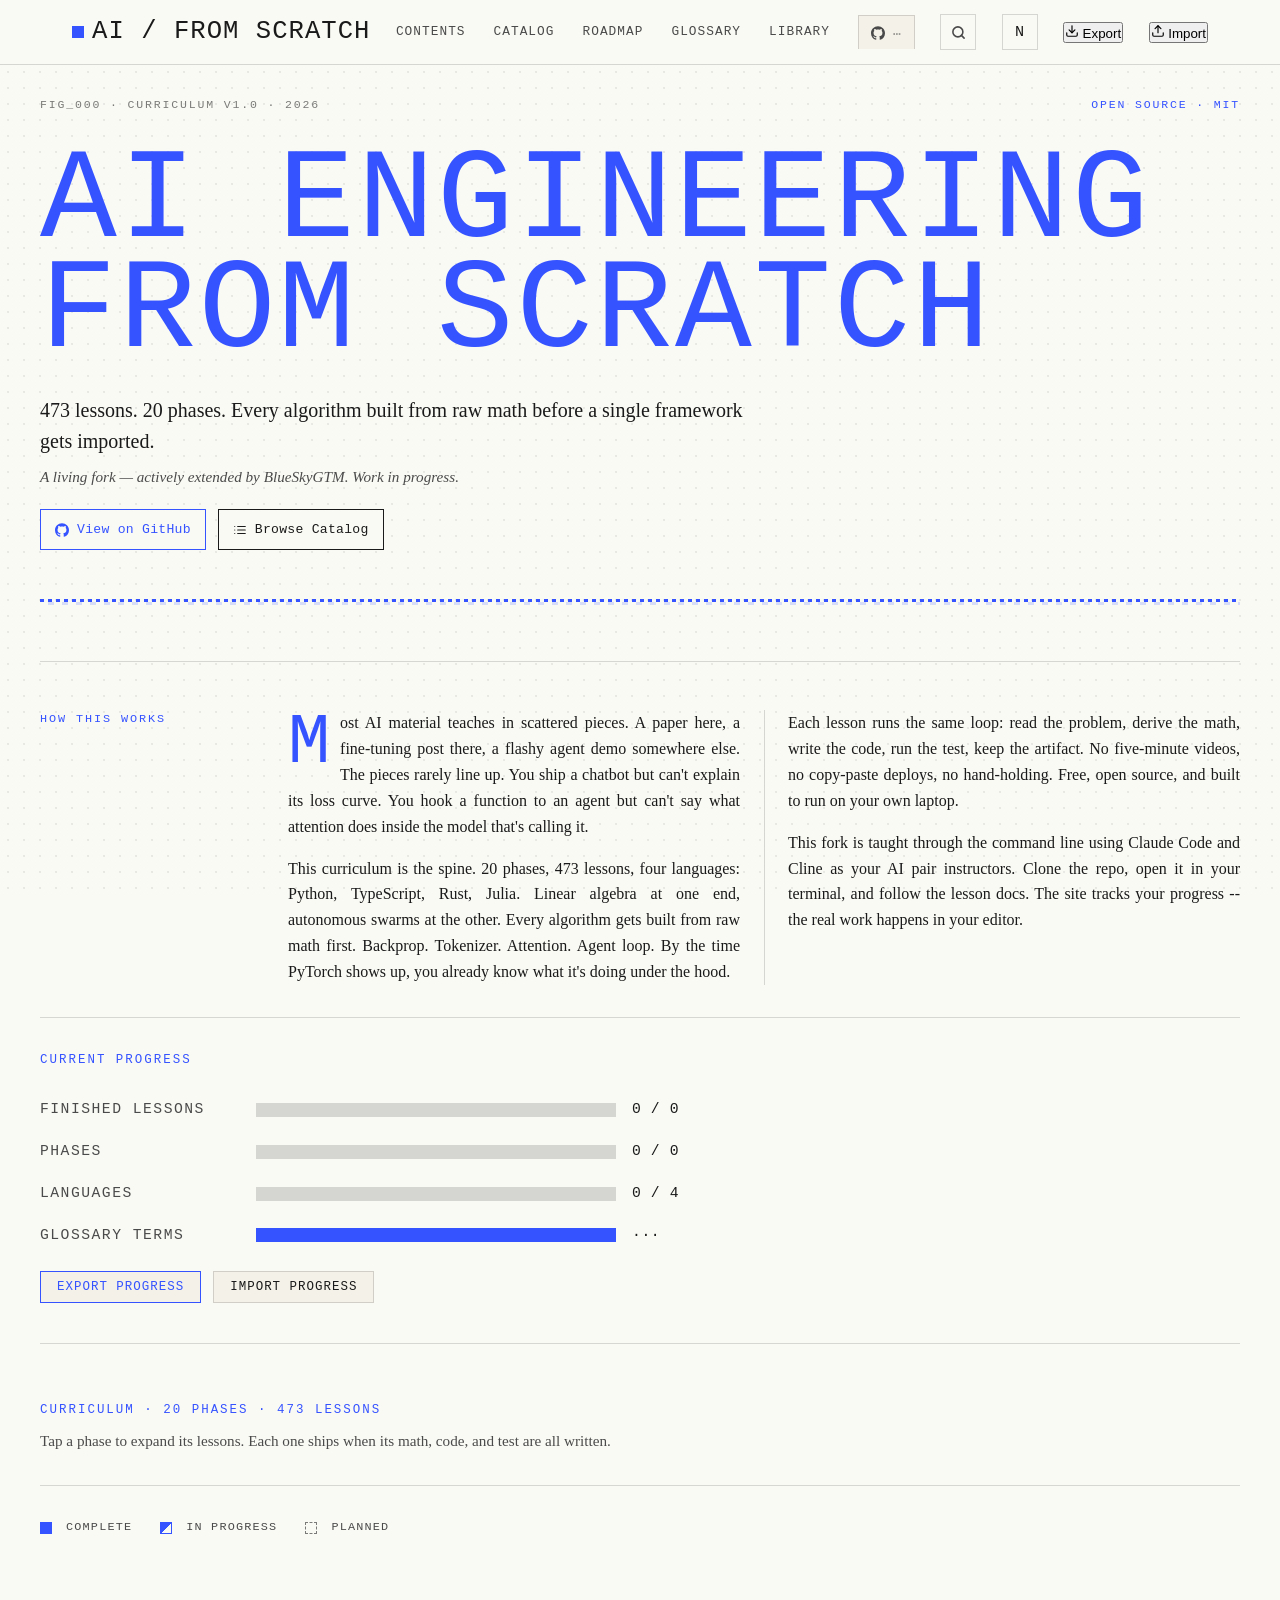
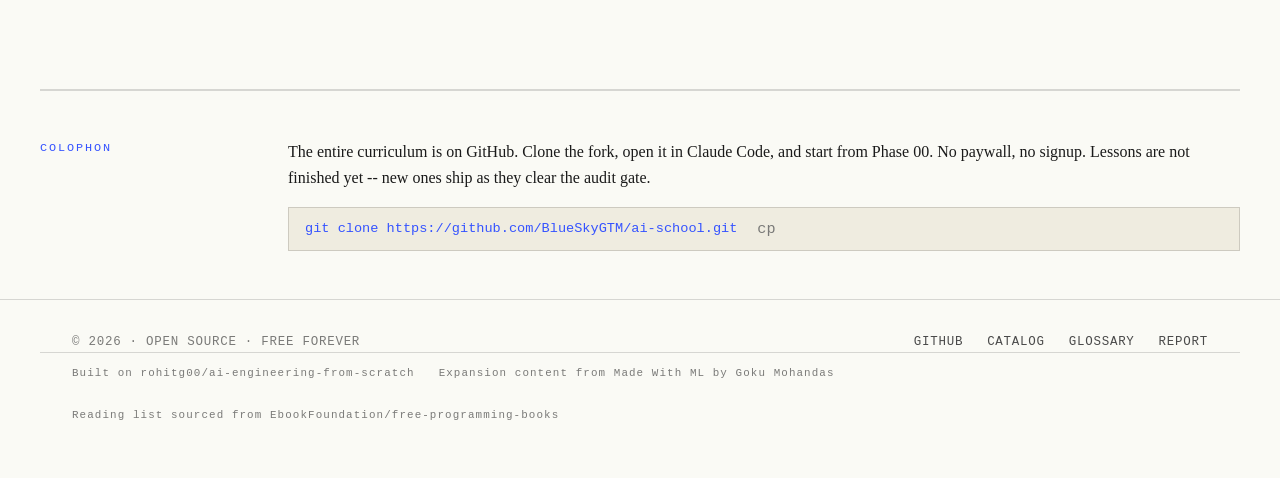
==== commit 83c3cdb5: "fix(site): visual consistency pass across all pages Roadmap (prereqs.html):   - Fix edges: stroke no" ====
--- a/site/index.html
+++ b/site/index.html
@@ -8,13 +8,13 @@
   <meta name="description" content="473 lessons. 20 phases. Build the math, the model, the trainer, the tokenizer, and the agent loop. Once, by hand.">
   <meta property="og:title" content="AI Engineering from Scratch">
   <meta property="og:description" content="473 lessons. 20 phases. Write the backprop, the tokenizer, the attention mechanism, and the agent loop by hand before any framework gets imported. Python, TypeScript, Rust, Julia.">
-  <meta property="og:image" content="https://aiengineeringfromscratch.com/og-image.png?v=3">
-  <meta property="og:url" content="https://aiengineeringfromscratch.com">
+  <meta property="og:image" content="https://school.blueskygtm.engineer/og-image.png?v=3">
+  <meta property="og:url" content="https://school.blueskygtm.engineer">
   <meta property="og:type" content="website">
   <meta name="twitter:card" content="summary_large_image">
   <meta name="twitter:title" content="AI Engineering from Scratch">
   <meta name="twitter:description" content="473 lessons. 20 phases. Write the backprop, the tokenizer, the attention mechanism, and the agent loop by hand.">
-  <meta name="twitter:image" content="https://aiengineeringfromscratch.com/og-image.png?v=3">
+  <meta name="twitter:image" content="https://school.blueskygtm.engineer/og-image.png?v=3">
   <link rel="preconnect" href="https://fonts.googleapis.com">
   <link rel="preconnect" href="https://fonts.gstatic.com" crossorigin>
   <link href="https://fonts.googleapis.com/css2?family=VT323&family=Source+Serif+4:ital,opsz,wght@0,8..60,400..700;1,8..60,400..700&family=JetBrains+Mono:wght@400;500;700&display=swap" rel="stylesheet">
@@ -631,7 +631,8 @@
         <a href="catalog.html">Catalog</a>
         <a href="prereqs.html">Roadmap</a>
         <a href="glossary.html">Glossary</a>
-        <a href="https://github.com/rohitg00/ai-engineering-from-scratch" target="_blank" rel="noopener" class="header-github">
+        <a href="library.html">Library</a>
+        <a href="https://github.com/BlueSkyGTM/ai-school" target="_blank" rel="noopener" class="header-github">
           <svg width="14" height="14" viewBox="0 0 24 24" fill="currentColor" aria-hidden="true"><path d="M12 .297c-6.63 0-12 5.373-12 12 0 5.303 3.438 9.8 8.205 11.385.6.113.82-.258.82-.577 0-.285-.01-1.04-.015-2.04-3.338.724-4.042-1.61-4.042-1.61C4.422 18.07 3.633 17.7 3.633 17.7c-1.087-.744.084-.729.084-.729 1.205.084 1.838 1.236 1.838 1.236 1.07 1.835 2.809 1.305 3.495.998.108-.776.417-1.305.76-1.605-2.665-.3-5.466-1.332-5.466-5.93 0-1.31.465-2.38 1.235-3.22-.135-.303-.54-1.523.105-3.176 0 0 1.005-.322 3.3 1.23.96-.267 1.98-.4 3-.405 1.02.005 2.04.138 3 .405 2.28-1.552 3.285-1.23 3.285-1.23.645 1.653.24 2.873.12 3.176.765.84 1.23 1.91 1.23 3.22 0 4.61-2.805 5.625-5.475 5.92.42.36.81 1.096.81 2.22 0 1.606-.015 2.896-.015 3.286 0 .315.21.69.825.57C20.565 22.092 24 17.592 24 12.297c0-6.627-5.373-12-12-12"/></svg>
           <span class="star-count" data-loading="true" aria-label="GitHub stars">…</span>
         </a>
@@ -648,6 +649,22 @@
       <button class="theme-toggle" id="themeToggle" aria-label="Toggle theme" type="button">
         <span class="theme-icon" id="themeIcon">N</span>
       </button>
+      <button class="progress-header-btn" id="headerExportBtn" type="button" aria-label="Export progress" title="Export progress">
+        <svg width="14" height="14" viewBox="0 0 24 24" fill="none" stroke="currentColor" stroke-width="2" stroke-linecap="round" stroke-linejoin="round">
+          <path d="M21 15v4a2 2 0 0 1-2 2H5a2 2 0 0 1-2-2v-4"></path>
+          <polyline points="7 10 12 15 17 10"></polyline>
+          <line x1="12" y1="15" x2="12" y2="3"></line>
+        </svg>
+        <span class="progress-header-btn-label">Export</span>
+      </button>
+      <button class="progress-header-btn" id="headerImportBtn" type="button" aria-label="Import progress" title="Import progress">
+        <svg width="14" height="14" viewBox="0 0 24 24" fill="none" stroke="currentColor" stroke-width="2" stroke-linecap="round" stroke-linejoin="round">
+          <path d="M21 15v4a2 2 0 0 1-2 2H5a2 2 0 0 1-2-2v-4"></path>
+          <polyline points="17 8 12 3 7 8"></polyline>
+          <line x1="12" y1="3" x2="12" y2="15"></line>
+        </svg>
+        <span class="progress-header-btn-label">Import</span>
+      </button>
     </div>
   </header>
 
@@ -660,16 +677,15 @@
       </div>
       <h1 class="manual-title">AI Engineering<br>from Scratch</h1>
       <p class="manual-tagline reveal">473 lessons. 20 phases. Every algorithm built from raw math before a single framework gets imported.</p>
-      <p class="manual-attribution reveal" style="--stagger-delay: 80ms;">Maintained by Rohit Ghumare and contributors. Run on your own machine.</p>
+      <p class="manual-attribution reveal" style="--stagger-delay: 80ms;">A living fork — actively extended by <a href="https://blueskygtm.engineer" target="_blank" rel="noopener" style="color:inherit;">BlueSkyGTM</a>. Work in progress.</p>
       <div class="masthead-cta reveal" style="--stagger-delay: 140ms;">
-        <a class="masthead-btn masthead-btn--primary" href="https://github.com/rohitg00/ai-engineering-from-scratch" target="_blank" rel="noopener" aria-label="Star ai-engineering-from-scratch on GitHub">
-          <svg width="14" height="14" viewBox="0 0 24 24" fill="currentColor" aria-hidden="true"><path d="M12 .587l3.668 7.568 8.332 1.151-6.064 5.828 1.48 8.279L12 19.896l-7.416 3.517 1.48-8.279L0 9.306l8.332-1.151z"/></svg>
-          <span>Star on GitHub</span>
-          <span class="masthead-btn-count" data-gh-stars="rohitg00/ai-engineering-from-scratch" data-loading="true">…</span>
+        <a class="masthead-btn masthead-btn--primary" href="https://github.com/BlueSkyGTM/ai-school" target="_blank" rel="noopener" aria-label="View fork on GitHub">
+          <svg width="14" height="14" viewBox="0 0 24 24" fill="currentColor" aria-hidden="true"><path d="M12 .297c-6.63 0-12 5.373-12 12 0 5.303 3.438 9.8 8.205 11.385.6.113.82-.258.82-.577 0-.285-.01-1.04-.015-2.04-3.338.724-4.042-1.61-4.042-1.61C4.422 18.07 3.633 17.7 3.633 17.7c-1.087-.744.084-.729.084-.729 1.205.084 1.838 1.236 1.838 1.236 1.07 1.835 2.809 1.305 3.495.998.108-.776.417-1.305.76-1.605-2.665-.3-5.466-1.332-5.466-5.93 0-1.31.465-2.38 1.235-3.22-.135-.303-.54-1.523.105-3.176 0 0 1.005-.322 3.3 1.23.96-.267 1.98-.4 3-.405 1.02.005 2.04.138 3 .405 2.28-1.552 3.285-1.23 3.285-1.23.645 1.653.24 2.873.12 3.176.765.84 1.23 1.91 1.23 3.22 0 4.61-2.805 5.625-5.475 5.92.42.36.81 1.096.81 2.22 0 1.606-.015 2.896-.015 3.286 0 .315.21.69.825.57C20.565 22.092 24 17.592 24 12.297c0-6.627-5.373-12-12-12"/></svg>
+          <span>View on GitHub</span>
         </a>
-        <a class="masthead-btn" href="https://github.com/rohitg00" target="_blank" rel="noopener" aria-label="Follow Rohit Ghumare on GitHub">
-          <svg width="14" height="14" viewBox="0 0 24 24" fill="currentColor" aria-hidden="true"><path d="M12 .297c-6.63 0-12 5.373-12 12 0 5.303 3.438 9.8 8.205 11.385.6.113.82-.258.82-.577 0-.285-.01-1.04-.015-2.04-3.338.724-4.042-1.61-4.042-1.61C4.422 18.07 3.633 17.7 3.633 17.7c-1.087-.744.084-.729.084-.729 1.205.084 1.838 1.236 1.838 1.236 1.07 1.835 2.809 1.305 3.495.998.108-.776.417-1.305.76-1.605-2.665-.3-5.466-1.332-5.466-5.93 0-1.31.465-2.38 1.235-3.22-.135-.303-.54-1.523.105-3.176 0 0 1.005-.322 3.3 1.23.96-.267 1.98-.4 3-.405 1.02.005 2.04.138 3 .405 2.28-1.552 3.285-1.23 3.285-1.23.645 1.653.24 2.873.12 3.176.765.84 1.23 1.91 1.23 3.22 0 4.61-2.805 5.625-5.475 5.92.42.36.81 1.096.81 2.22 0 1.606-.015 2.896-.015 3.286 0 .315.21.69.825.57C20.565 22.092 24 17.592 24 12.297c0-6.627-5.373-12-12-12"/></svg>
-          <span>Follow @rohitg00</span>
+        <a class="masthead-btn" href="catalog.html" aria-label="Browse all 473 lessons">
+          <svg width="14" height="14" viewBox="0 0 24 24" fill="none" stroke="currentColor" stroke-width="2" stroke-linecap="round" stroke-linejoin="round" aria-hidden="true"><line x1="8" y1="6" x2="21" y2="6"/><line x1="8" y1="12" x2="21" y2="12"/><line x1="8" y1="18" x2="21" y2="18"/><line x1="3" y1="6" x2="3.01" y2="6"/><line x1="3" y1="12" x2="3.01" y2="12"/><line x1="3" y1="18" x2="3.01" y2="18"/></svg>
+          <span>Browse Catalog</span>
         </a>
       </div>
       <div class="ascii-rule" style="margin-top:48px;"></div>
@@ -682,6 +698,7 @@
           <p>Most AI material teaches in scattered pieces. A paper here, a fine-tuning post there, a flashy agent demo somewhere else. The pieces rarely line up. You ship a chatbot but can't explain its loss curve. You hook a function to an agent but can't say what attention does inside the model that's calling it.</p>
           <p>This curriculum is the spine. 20 phases, 473 lessons, four languages: Python, TypeScript, Rust, Julia. Linear algebra at one end, autonomous swarms at the other. Every algorithm gets built from raw math first. Backprop. Tokenizer. Attention. Agent loop. By the time PyTorch shows up, you already know what it's doing under the hood.</p>
           <p>Each lesson runs the same loop: read the problem, derive the math, write the code, run the test, keep the artifact. No five-minute videos, no copy-paste deploys, no hand-holding. Free, open source, and built to run on your own laptop.</p>
+          <p>This fork is taught through the command line using Claude Code and Cline as your AI pair instructors. Clone the repo, open it in your terminal, and follow the lesson docs. The site tracks your progress -- the real work happens in your editor.</p>
         </div>
       </div>
     </section>
@@ -756,9 +773,9 @@
       <div class="colophon-grid">
         <div class="colophon-eyebrow reveal reveal--left">Colophon</div>
         <div class="reveal" style="--stagger-delay: 80ms;">
-          <p>The entire curriculum is on GitHub. Clone it, fork it, learn at your own pace. No paywall, no signup. Every lesson has runnable code in Python, TypeScript, Rust, or Julia, depending on what fits the concept best.</p>
+          <p>The entire curriculum is on GitHub. Clone the fork, open it in Claude Code, and start from Phase 00. No paywall, no signup. Lessons are not finished yet -- new ones ship as they clear the audit gate.</p>
           <div class="colophon-cmd">
-            <code id="cloneCmd">git clone https://github.com/rohitg00/ai-engineering-from-scratch.git</code>
+            <code id="cloneCmd">git clone https://github.com/BlueSkyGTM/ai-school.git</code>
             <button class="copy-btn" id="copyBtn" aria-label="Copy command" type="button">cp</button>
           </div>
         </div>
@@ -771,11 +788,16 @@
     <div class="container footer-inner">
       <p>© 2026 · open source · free forever</p>
       <div class="footer-links">
-        <a href="https://github.com/rohitg00/ai-engineering-from-scratch" target="_blank" rel="noopener">GitHub</a>
+        <a href="https://github.com/BlueSkyGTM/ai-school" target="_blank" rel="noopener">GitHub</a>
         <a href="catalog.html">Catalog</a>
         <a href="glossary.html">Glossary</a>
-        <a href="https://github.com/rohitg00/ai-engineering-from-scratch/issues/new/choose" target="_blank" rel="noopener">Report</a>
+        <a href="https://github.com/BlueSkyGTM/ai-school/issues/new/choose" target="_blank" rel="noopener">Report</a>
       </div>
+    </div>
+    <div class="container" style="padding-top:12px;padding-bottom:20px;border-top:1px solid var(--rule-soft);font-family:var(--font-mono);font-size:0.68rem;letter-spacing:0.1em;color:var(--ink-mute);display:flex;gap:24px;flex-wrap:wrap;">
+      <span>Built on <a href="https://github.com/rohitg00/ai-engineering-from-scratch" target="_blank" rel="noopener" style="color:inherit;">rohitg00/ai-engineering-from-scratch</a></span>
+      <span>Expansion content from <a href="https://madewithml.com" target="_blank" rel="noopener" style="color:inherit;">Made With ML</a> by Goku Mohandas</span>
+      <span>Reading list sourced from <a href="https://github.com/EbookFoundation/free-programming-books" target="_blank" rel="noopener" style="color:inherit;">EbookFoundation/free-programming-books</a></span>
     </div>
   </footer>
 
@@ -784,6 +806,6 @@
   <script src="header.js?v=20260525a" defer></script>
   <script src="cmdpalette.js?v=20260525a" defer></script>
   <script src="app.js?v=20260525a"></script>
-  <script defer src="https://va.vercel-scripts.com/v1/script.js"></script>
+
 </body>
 </html>
